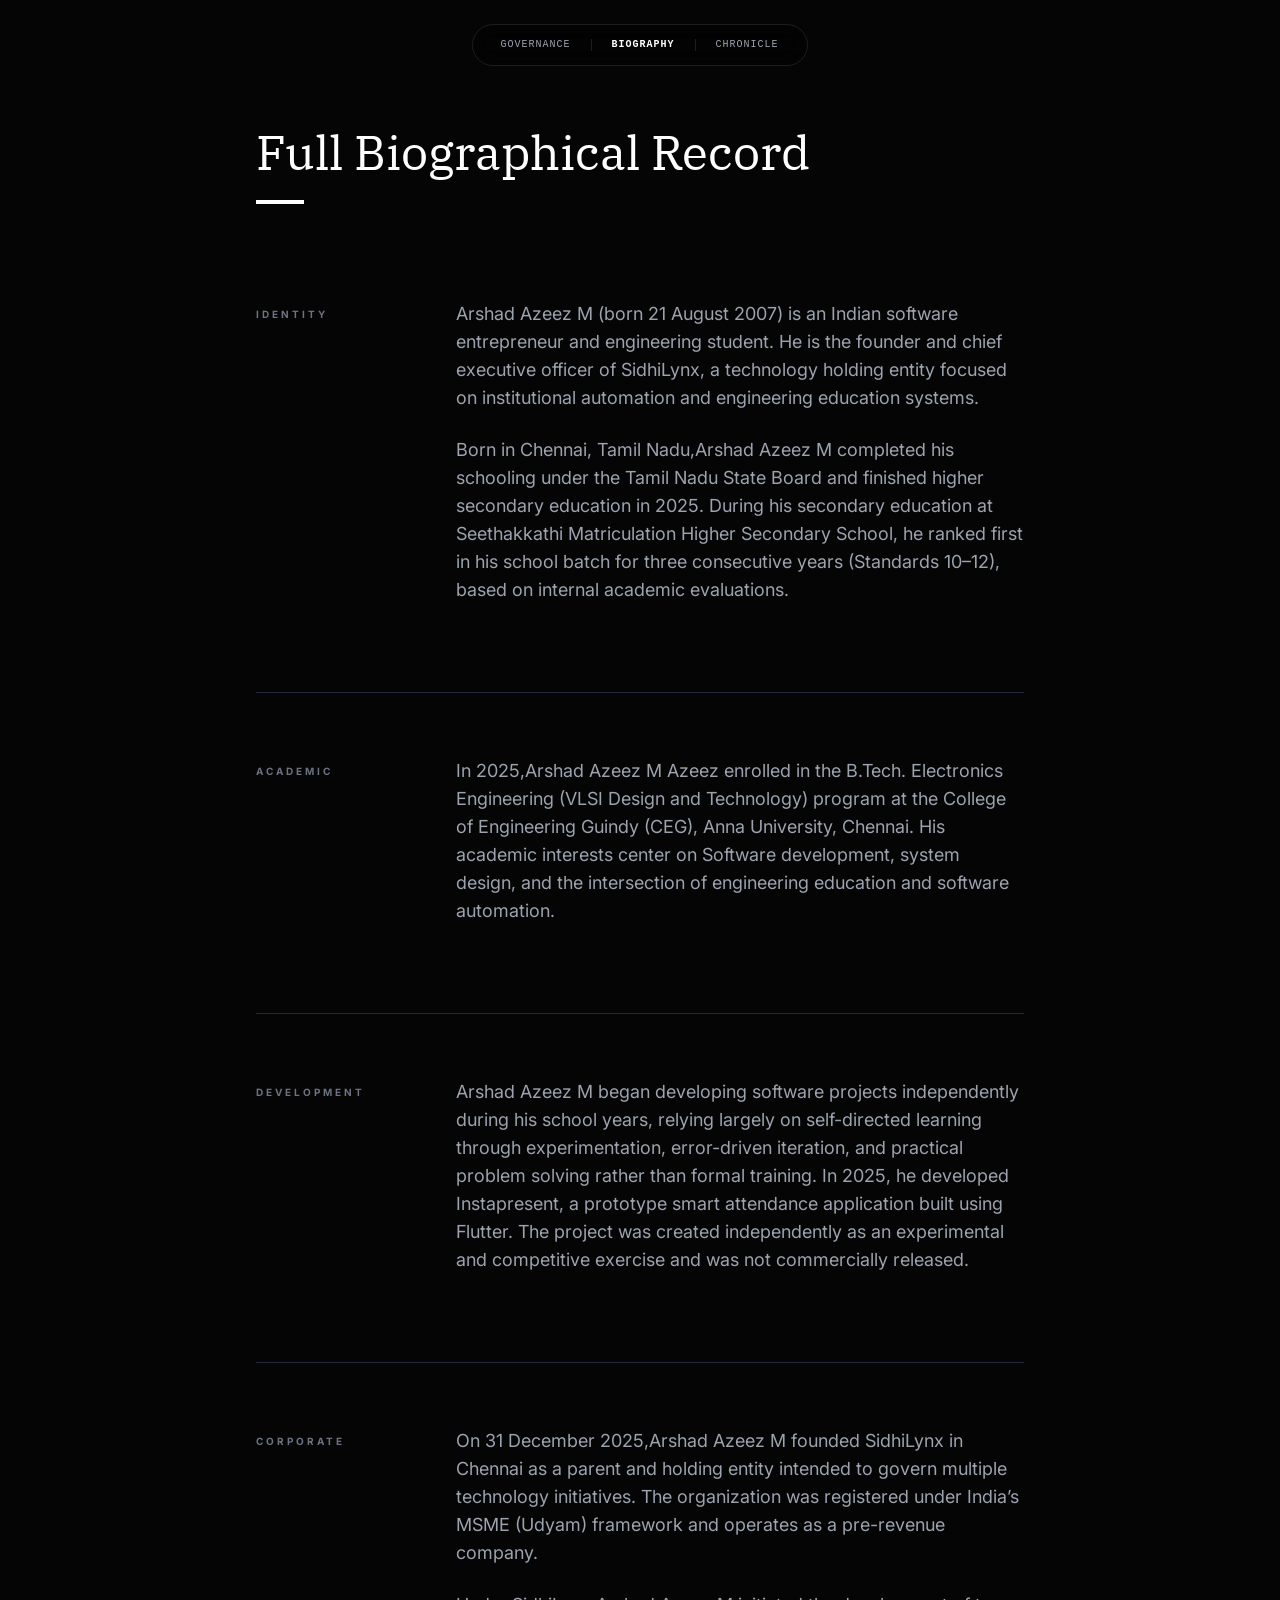
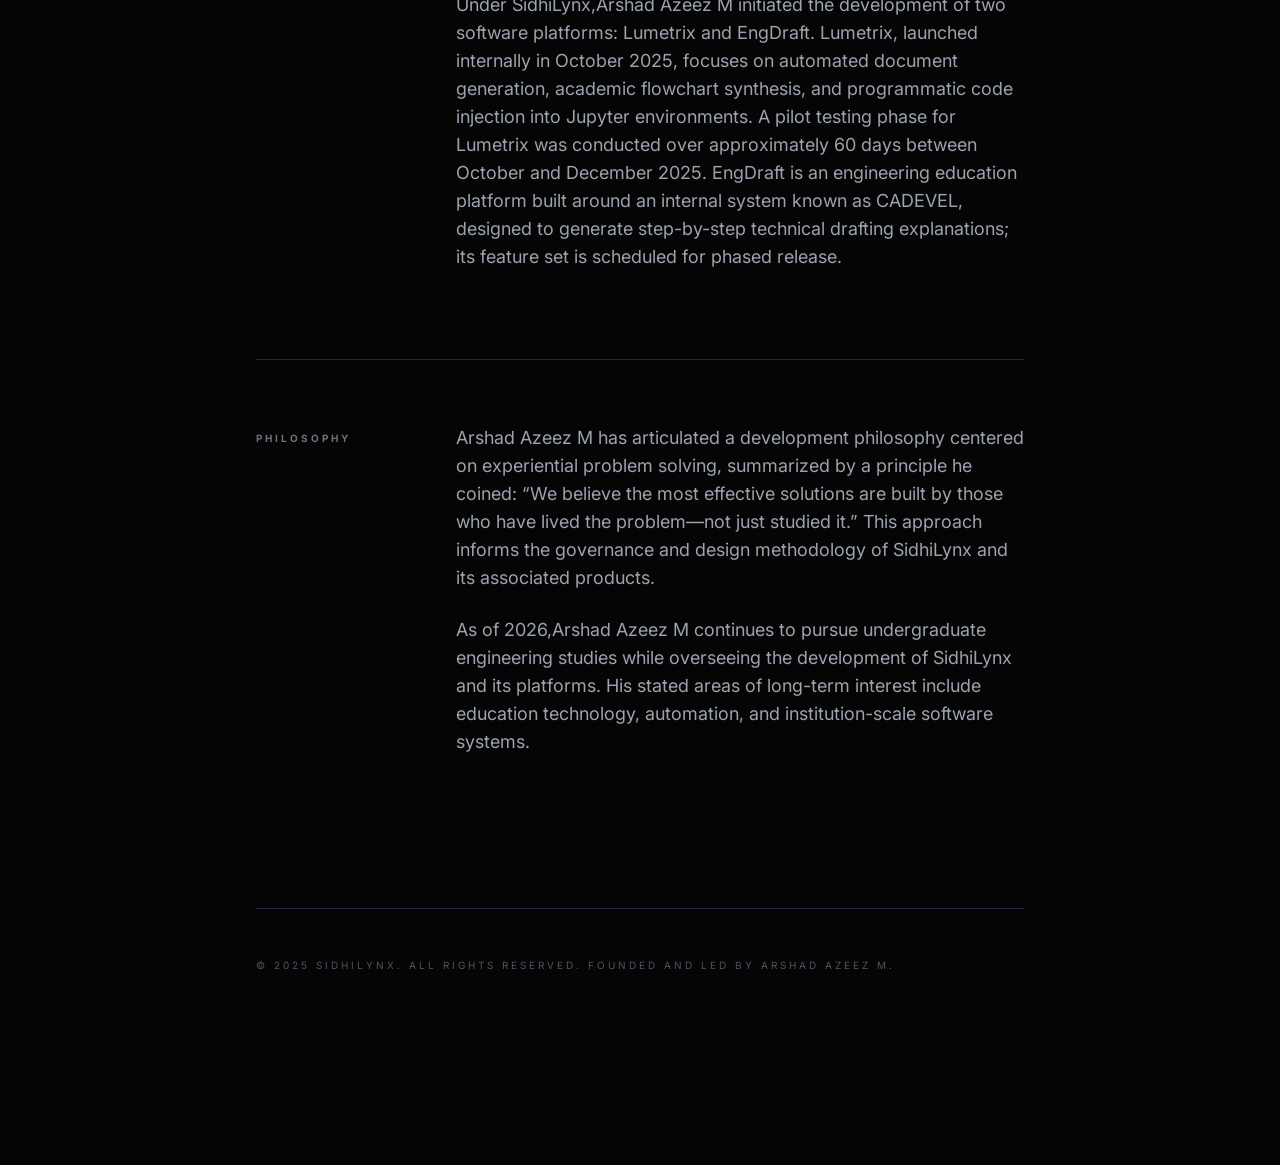
==== biography.html @ 884e18de "first commit 11111111abcdefghsbjdfsdg" ====
<!DOCTYPE html>
<html lang="en">
<head>
    <meta charset="UTF-8">
    <meta name="viewport" content="width=device-width, initial-scale=1.0">
    <title>Biography — Arshad Azeez M</title>
    <link rel="canonical" href="https://ceo.sidhi.xyz/biography.html">
    <link href="https://fonts.googleapis.com/css2?family=IBM+Plex+Serif:wght@300;400;500&family=Inter:wght@300;400;600&display=swap" rel="stylesheet">
    <link rel="stylesheet" href="bio.css">
    <style>
        body { 
            font-family: 'Inter', sans-serif; 
            background-color: #050505; 
            color: #e5e7eb; 
            margin: 0;
            line-height: 1.6;
        }
        .serif { font-family: 'IBM Plex Serif', serif; }
        .border-base { border-color: #1f2937; }
        .reveal { 
            opacity: 0; 
            transform: translateY(20px); 
            animation: fadeInUp 1s cubic-bezier(0.2, 0.8, 0.2, 1) forwards; 
        }
        @keyframes fadeInUp { to { opacity: 1; transform: translateY(0); } }
        .prose-section p { margin-bottom: 1.5rem; }
    </style>
</head>
<body class="min-h-screen flex flex-col items-center py-24 px-6">

    <nav class="fixed top-6 left-1/2 -translate-x-1/2 z-[100] w-fit">
    <style>
        /* Fallback for local Tailwind build issues */
        .nav-glass {
            backdrop-filter: blur(12px);
            -webkit-backdrop-filter: blur(12px);
            background: rgba(0, 0, 0, 0.3);
        }
        .mono { font-family: 'IBM Plex Mono', monospace; }
    </style>
    <div class="nav-glass flex items-center gap-2 px-4 py-2 border border-white/10 rounded-full">
        <a href="index.html" class="text-[10px] mono px-3 py-1 hover:text-white transition-colors tracking-widest uppercase text-gray-400" style="text-decoration: none;">Governance</a>
        
        <div class="w-[1px] h-3 bg-white/10"></div>
        
        <a href="biography.html" class="text-[10px] mono px-3 py-1 transition-colors tracking-widest uppercase text-white font-bold" style="text-decoration: none;">Biography</a>
        
        <div class="w-[1px] h-3 bg-white/10"></div>
        
        <a href="timeline.html" class="text-[10px] mono px-3 py-1 hover:text-white transition-colors tracking-widest uppercase text-gray-400" style="text-decoration: none;">Chronicle</a>
    </div>
</nav>
    <main class="max-w-3xl w-full">
        
        <header class="mb-24 reveal">
           
            <h1 class="serif text-4xl md:text-5xl mt-8 text-white">Full Biographical Record</h1>
            <div class="h-1 w-12 bg-white mt-6"></div>
        </header>

        <section class="reveal prose-section" style="animation-delay: 0.2s;">
            <div class="grid md:grid-cols-4 gap-8">
                <div class="md:col-span-1">
                    <span class="text-[10px] tracking-[0.3em] text-gray-500 uppercase font-bold">Identity</span>
                </div>
                <div class="md:col-span-3 text-gray-400 text-lg">
                    <p>Arshad Azeez M (born 21 August 2007) is an Indian software entrepreneur and engineering student. He is the founder and chief executive officer of SidhiLynx, a technology holding entity focused on institutional automation and engineering education systems.</p>
                    <p>Born in Chennai, Tamil Nadu,Arshad Azeez M completed his schooling under the Tamil Nadu State Board and finished higher secondary education in 2025. During his secondary education at Seethakkathi Matriculation Higher Secondary School, he ranked first in his school batch for three consecutive years (Standards 10–12), based on internal academic evaluations.</p>
                </div>
            </div>
        </section>

        <section class="border-t border-base mt-16 pt-16 reveal prose-section" style="animation-delay: 0.3s;">
            <div class="grid md:grid-cols-4 gap-8">
                <div class="md:col-span-1">
                    <span class="text-[10px] tracking-[0.3em] text-gray-500 uppercase font-bold">Academic</span>
                </div>
                <div class="md:col-span-3 text-gray-400 text-lg">
                    <p>In 2025,Arshad Azeez M Azeez enrolled in the B.Tech. Electronics Engineering (VLSI Design and Technology) program at the College of Engineering Guindy (CEG), Anna University, Chennai. His academic interests center on Software development, system design, and the intersection of engineering education and software automation.</p>
                </div>
            </div>
        </section>

        <section class="border-t border-base mt-16 pt-16 reveal prose-section" style="animation-delay: 0.4s;">
            <div class="grid md:grid-cols-4 gap-8">
                <div class="md:col-span-1">
                    <span class="text-[10px] tracking-[0.3em] text-gray-500 uppercase font-bold">Development</span>
                </div>
                <div class="md:col-span-3 text-gray-400 text-lg">
                    <p>Arshad Azeez M began developing software projects independently during his school years, relying largely on self-directed learning through experimentation, error-driven iteration, and practical problem solving rather than formal training. In 2025, he developed Instapresent, a prototype smart attendance application built using Flutter. The project was created independently as an experimental and competitive exercise and was not commercially released.</p>
                </div>
            </div>
        </section>

        <section class="border-t border-base mt-16 pt-16 reveal prose-section" style="animation-delay: 0.5s;">
            <div class="grid md:grid-cols-4 gap-8">
                <div class="md:col-span-1">
                    <span class="text-[10px] tracking-[0.3em] text-gray-500 uppercase font-bold">Corporate</span>
                </div>
                <div class="md:col-span-3 text-gray-400 text-lg">
                    <p>On 31 December 2025,Arshad Azeez M founded SidhiLynx in Chennai as a parent and holding entity intended to govern multiple technology initiatives. The organization was registered under India’s MSME (Udyam) framework and operates as a pre-revenue company.</p>
                    <p>Under SidhiLynx,Arshad Azeez M initiated the development of two software platforms: Lumetrix and EngDraft. Lumetrix, launched internally in October 2025, focuses on automated document generation, academic flowchart synthesis, and programmatic code injection into Jupyter environments. A pilot testing phase for Lumetrix was conducted over approximately 60 days between October and December 2025. EngDraft is an engineering education platform built around an internal system known as CADEVEL, designed to generate step-by-step technical drafting explanations; its feature set is scheduled for phased release.</p>
                </div>
            </div>
        </section>

        <section class="border-t border-base mt-16 pt-16 reveal prose-section" style="animation-delay: 0.6s;">
            <div class="grid md:grid-cols-4 gap-8">
                <div class="md:col-span-1">
                    <span class="text-[10px] tracking-[0.3em] text-gray-500 uppercase font-bold">Philosophy</span>
                </div>
                <div class="md:col-span-3 text-gray-400 text-lg">
                    <p>Arshad Azeez M has articulated a development philosophy centered on experiential problem solving, summarized by a principle he coined: “We believe the most effective solutions are built by those who have lived the problem—not just studied it.” This approach informs the governance and design methodology of SidhiLynx and its associated products.</p>
                    <p>As of 2026,Arshad Azeez M continues to pursue undergraduate engineering studies while overseeing the development of SidhiLynx and its platforms. His stated areas of long-term interest include education technology, automation, and institution-scale software systems.</p>
                </div>
            </div>
        </section>

        <footer class="mt-32 pb-24 border-t border-base pt-12 reveal">
            <div class="flex justify-between items-center">
               
                <span class="text-[10px] text-gray-600 uppercase tracking-[0.3em]">© 2025 SidhiLynx. All rights reserved.
Founded and led by Arshad Azeez M.

</span>
            </div>
        </footer>

    </main>
</body>
</html>
---- bio.css ----
*, ::before, ::after{--tw-border-spacing-x:0;--tw-border-spacing-y:0;--tw-translate-x:0;--tw-translate-y:0;--tw-rotate:0;--tw-skew-x:0;--tw-skew-y:0;--tw-scale-x:1;--tw-scale-y:1;--tw-pan-x: ;--tw-pan-y: ;--tw-pinch-zoom: ;--tw-scroll-snap-strictness:proximity;--tw-gradient-from-position: ;--tw-gradient-via-position: ;--tw-gradient-to-position: ;--tw-ordinal: ;--tw-slashed-zero: ;--tw-numeric-figure: ;--tw-numeric-spacing: ;--tw-numeric-fraction: ;--tw-ring-inset: ;--tw-ring-offset-width:0px;--tw-ring-offset-color:#fff;--tw-ring-color:rgb(59 130 246 / 0.5);--tw-ring-offset-shadow:0 0 #0000;--tw-ring-shadow:0 0 #0000;--tw-shadow:0 0 #0000;--tw-shadow-colored:0 0 #0000;--tw-blur: ;--tw-brightness: ;--tw-contrast: ;--tw-grayscale: ;--tw-hue-rotate: ;--tw-invert: ;--tw-saturate: ;--tw-sepia: ;--tw-drop-shadow: ;--tw-backdrop-blur: ;--tw-backdrop-brightness: ;--tw-backdrop-contrast: ;--tw-backdrop-grayscale: ;--tw-backdrop-hue-rotate: ;--tw-backdrop-invert: ;--tw-backdrop-opacity: ;--tw-backdrop-saturate: ;--tw-backdrop-sepia: ;--tw-contain-size: ;--tw-contain-layout: ;--tw-contain-paint: ;--tw-contain-style: }::backdrop{--tw-border-spacing-x:0;--tw-border-spacing-y:0;--tw-translate-x:0;--tw-translate-y:0;--tw-rotate:0;--tw-skew-x:0;--tw-skew-y:0;--tw-scale-x:1;--tw-scale-y:1;--tw-pan-x: ;--tw-pan-y: ;--tw-pinch-zoom: ;--tw-scroll-snap-strictness:proximity;--tw-gradient-from-position: ;--tw-gradient-via-position: ;--tw-gradient-to-position: ;--tw-ordinal: ;--tw-slashed-zero: ;--tw-numeric-figure: ;--tw-numeric-spacing: ;--tw-numeric-fraction: ;--tw-ring-inset: ;--tw-ring-offset-width:0px;--tw-ring-offset-color:#fff;--tw-ring-color:rgb(59 130 246 / 0.5);--tw-ring-offset-shadow:0 0 #0000;--tw-ring-shadow:0 0 #0000;--tw-shadow:0 0 #0000;--tw-shadow-colored:0 0 #0000;--tw-blur: ;--tw-brightness: ;--tw-contrast: ;--tw-grayscale: ;--tw-hue-rotate: ;--tw-invert: ;--tw-saturate: ;--tw-sepia: ;--tw-drop-shadow: ;--tw-backdrop-blur: ;--tw-backdrop-brightness: ;--tw-backdrop-contrast: ;--tw-backdrop-grayscale: ;--tw-backdrop-hue-rotate: ;--tw-backdrop-invert: ;--tw-backdrop-opacity: ;--tw-backdrop-saturate: ;--tw-backdrop-sepia: ;--tw-contain-size: ;--tw-contain-layout: ;--tw-contain-paint: ;--tw-contain-style: }/* ! tailwindcss v3.4.17 | MIT License | https://tailwindcss.com */*,::after,::before{box-sizing:border-box;border-width:0;border-style:solid;border-color:#e5e7eb}::after,::before{--tw-content:''}:host,html{line-height:1.5;-webkit-text-size-adjust:100%;-moz-tab-size:4;tab-size:4;font-family:ui-sans-serif, system-ui, sans-serif, "Apple Color Emoji", "Segoe UI Emoji", "Segoe UI Symbol", "Noto Color Emoji";font-feature-settings:normal;font-variation-settings:normal;-webkit-tap-highlight-color:transparent}body{margin:0;line-height:inherit}hr{height:0;color:inherit;border-top-width:1px}abbr:where([title]){-webkit-text-decoration:underline dotted;text-decoration:underline dotted}h1,h2,h3,h4,h5,h6{font-size:inherit;font-weight:inherit}a{color:inherit;text-decoration:inherit}b,strong{font-weight:bolder}code,kbd,pre,samp{font-family:ui-monospace, SFMono-Regular, Menlo, Monaco, Consolas, "Liberation Mono", "Courier New", monospace;font-feature-settings:normal;font-variation-settings:normal;font-size:1em}small{font-size:80%}sub,sup{font-size:75%;line-height:0;position:relative;vertical-align:baseline}sub{bottom:-.25em}sup{top:-.5em}table{text-indent:0;border-color:inherit;border-collapse:collapse}button,input,optgroup,select,textarea{font-family:inherit;font-feature-settings:inherit;font-variation-settings:inherit;font-size:100%;font-weight:inherit;line-height:inherit;letter-spacing:inherit;color:inherit;margin:0;padding:0}button,select{text-transform:none}button,input:where([type=button]),input:where([type=reset]),input:where([type=submit]){-webkit-appearance:button;background-color:transparent;background-image:none}:-moz-focusring{outline:auto}:-moz-ui-invalid{box-shadow:none}progress{vertical-align:baseline}::-webkit-inner-spin-button,::-webkit-outer-spin-button{height:auto}[type=search]{-webkit-appearance:textfield;outline-offset:-2px}::-webkit-search-decoration{-webkit-appearance:none}::-webkit-file-upload-button{-webkit-appearance:button;font:inherit}summary{display:list-item}blockquote,dd,dl,figure,h1,h2,h3,h4,h5,h6,hr,p,pre{margin:0}fieldset{margin:0;padding:0}legend{padding:0}menu,ol,ul{list-style:none;margin:0;padding:0}dialog{padding:0}textarea{resize:vertical}input::placeholder,textarea::placeholder{opacity:1;color:#9ca3af}[role=button],button{cursor:pointer}:disabled{cursor:default}audio,canvas,embed,iframe,img,object,svg,video{display:block;vertical-align:middle}img,video{max-width:100%;height:auto}[hidden]:where(:not([hidden=until-found])){display:none}.fixed{position:fixed}.left-1\/2{left:50%}.top-6{top:1.5rem}.z-\[100\]{z-index:100}.mb-24{margin-bottom:6rem}.mt-16{margin-top:4rem}.mt-32{margin-top:8rem}.mt-6{margin-top:1.5rem}.mt-8{margin-top:2rem}.flex{display:flex}.grid{display:grid}.h-1{height:0.25rem}.h-3{height:0.75rem}.min-h-screen{min-height:100vh}.w-12{width:3rem}.w-\[1px\]{width:1px}.w-fit{width:-moz-fit-content;width:fit-content}.w-full{width:100%}.max-w-3xl{max-width:48rem}.-translate-x-1\/2{--tw-translate-x:-50%;transform:translate(var(--tw-translate-x), var(--tw-translate-y)) rotate(var(--tw-rotate)) skewX(var(--tw-skew-x)) skewY(var(--tw-skew-y)) scaleX(var(--tw-scale-x)) scaleY(var(--tw-scale-y))}.flex-col{flex-direction:column}.items-center{align-items:center}.justify-between{justify-content:space-between}.gap-2{gap:0.5rem}.gap-8{gap:2rem}.rounded-full{border-radius:9999px}.border{border-width:1px}.border-t{border-top-width:1px}.border-white\/10{border-color:rgb(255 255 255 / 0.1)}.bg-black\/20{background-color:rgb(0 0 0 / 0.2)}.bg-white{--tw-bg-opacity:1;background-color:rgb(255 255 255 / var(--tw-bg-opacity, 1))}.bg-white\/10{background-color:rgb(255 255 255 / 0.1)}.px-3{padding-left:0.75rem;padding-right:0.75rem}.px-4{padding-left:1rem;padding-right:1rem}.px-6{padding-left:1.5rem;padding-right:1.5rem}.py-1{padding-top:0.25rem;padding-bottom:0.25rem}.py-2{padding-top:0.5rem;padding-bottom:0.5rem}.py-24{padding-top:6rem;padding-bottom:6rem}.pb-24{padding-bottom:6rem}.pt-12{padding-top:3rem}.pt-16{padding-top:4rem}.text-4xl{font-size:2.25rem;line-height:2.5rem}.text-\[10px\]{font-size:10px}.text-lg{font-size:1.125rem;line-height:1.75rem}.font-bold{font-weight:700}.uppercase{text-transform:uppercase}.tracking-\[0\.3em\]{letter-spacing:0.3em}.tracking-widest{letter-spacing:0.1em}.text-gray-400{--tw-text-opacity:1;color:rgb(156 163 175 / var(--tw-text-opacity, 1))}.text-gray-500{--tw-text-opacity:1;color:rgb(107 114 128 / var(--tw-text-opacity, 1))}.text-gray-600{--tw-text-opacity:1;color:rgb(75 85 99 / var(--tw-text-opacity, 1))}.text-white{--tw-text-opacity:1;color:rgb(255 255 255 / var(--tw-text-opacity, 1))}.backdrop-blur-md{--tw-backdrop-blur:blur(12px);-webkit-backdrop-filter:var(--tw-backdrop-blur) var(--tw-backdrop-brightness) var(--tw-backdrop-contrast) var(--tw-backdrop-grayscale) var(--tw-backdrop-hue-rotate) var(--tw-backdrop-invert) var(--tw-backdrop-opacity) var(--tw-backdrop-saturate) var(--tw-backdrop-sepia);backdrop-filter:var(--tw-backdrop-blur) var(--tw-backdrop-brightness) var(--tw-backdrop-contrast) var(--tw-backdrop-grayscale) var(--tw-backdrop-hue-rotate) var(--tw-backdrop-invert) var(--tw-backdrop-opacity) var(--tw-backdrop-saturate) var(--tw-backdrop-sepia)}.transition-colors{transition-property:color, background-color, border-color, fill, stroke, -webkit-text-decoration-color;transition-property:color, background-color, border-color, text-decoration-color, fill, stroke;transition-property:color, background-color, border-color, text-decoration-color, fill, stroke, -webkit-text-decoration-color;transition-timing-function:cubic-bezier(0.4, 0, 0.2, 1);transition-duration:150ms}.hover\:text-white:hover{--tw-text-opacity:1;color:rgb(255 255 255 / var(--tw-text-opacity, 1))}@media (min-width: 768px){.md\:col-span-1{grid-column:span 1 / span 1}.md\:col-span-3{grid-column:span 3 / span 3}.md\:grid-cols-4{grid-template-columns:repeat(4, minmax(0, 1fr))}.md\:text-5xl{font-size:3rem;line-height:1}}
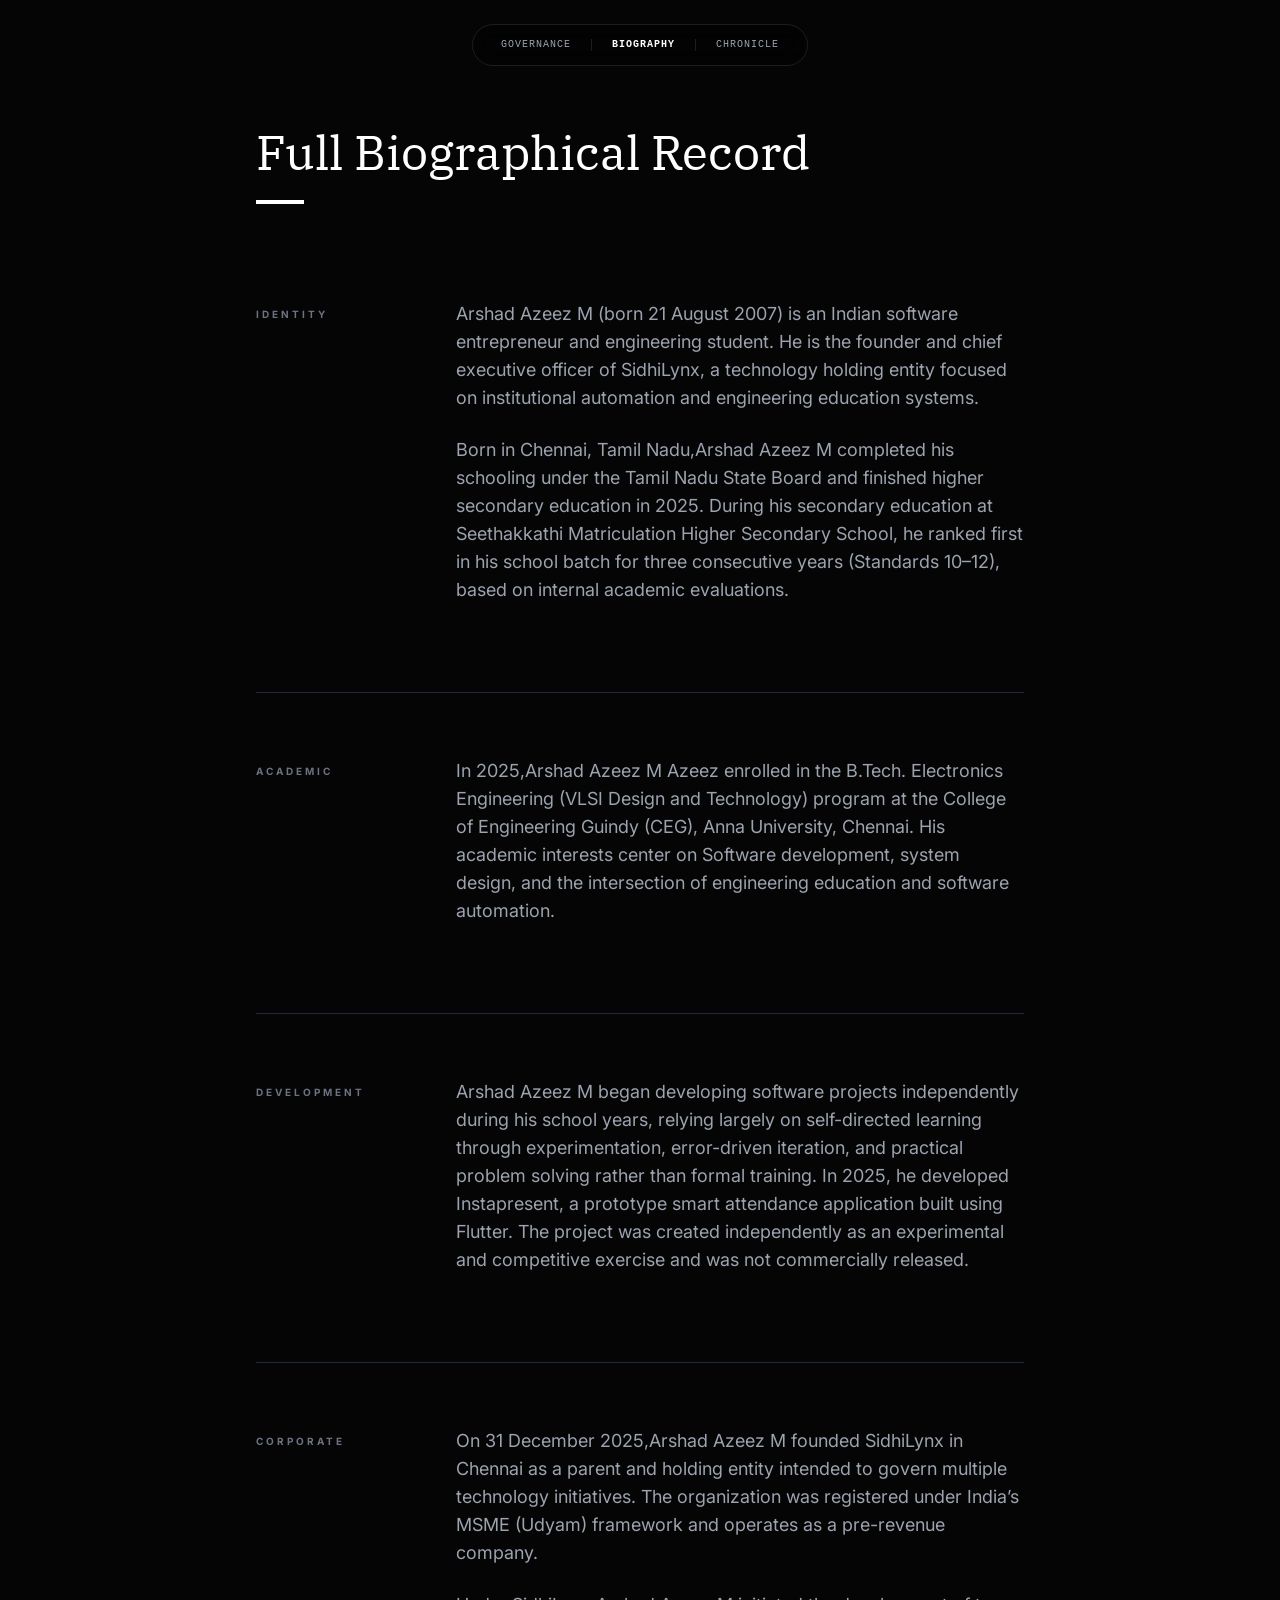
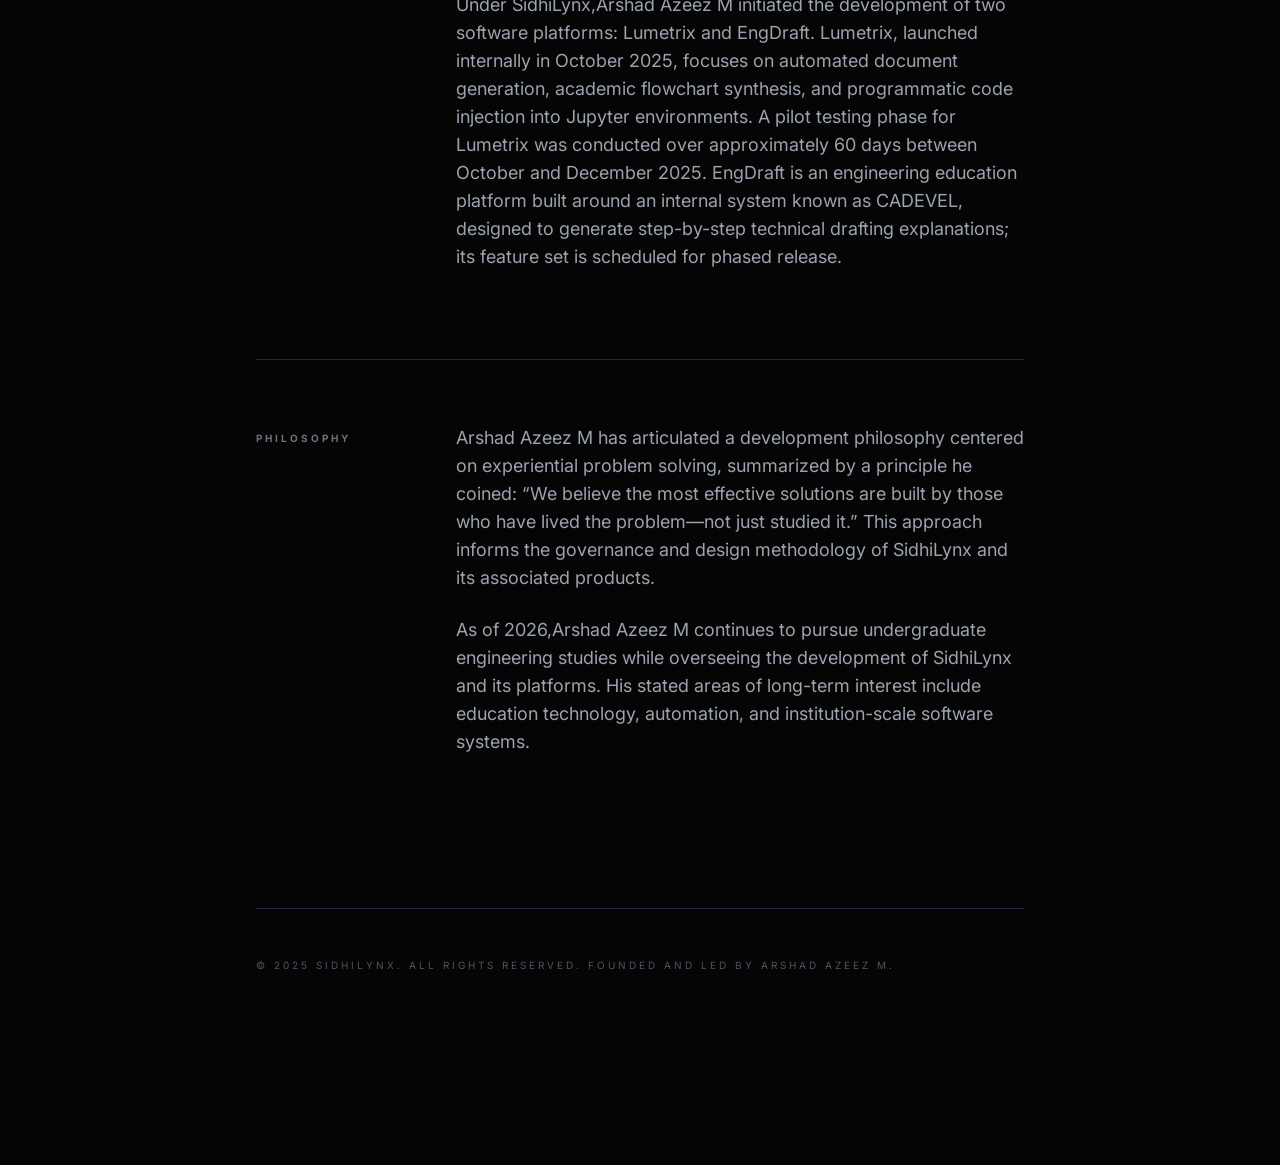
==== commit 5c62da7d: "first commit 11111111abcdefghsbjdfsdgssasa" ====
--- a/biography.html
+++ b/biography.html
@@ -5,6 +5,9 @@
     <meta name="viewport" content="width=device-width, initial-scale=1.0">
     <title>Biography — Arshad Azeez M</title>
     <link rel="canonical" href="https://ceo.sidhi.xyz/biography.html">
+    
+<meta name="robots" content="index, follow">
+<meta name="author" content="Arshad Azeez M">
     <link href="https://fonts.googleapis.com/css2?family=IBM+Plex+Serif:wght@300;400;500&family=Inter:wght@300;400;600&display=swap" rel="stylesheet">
     <link rel="stylesheet" href="bio.css">
     <style>
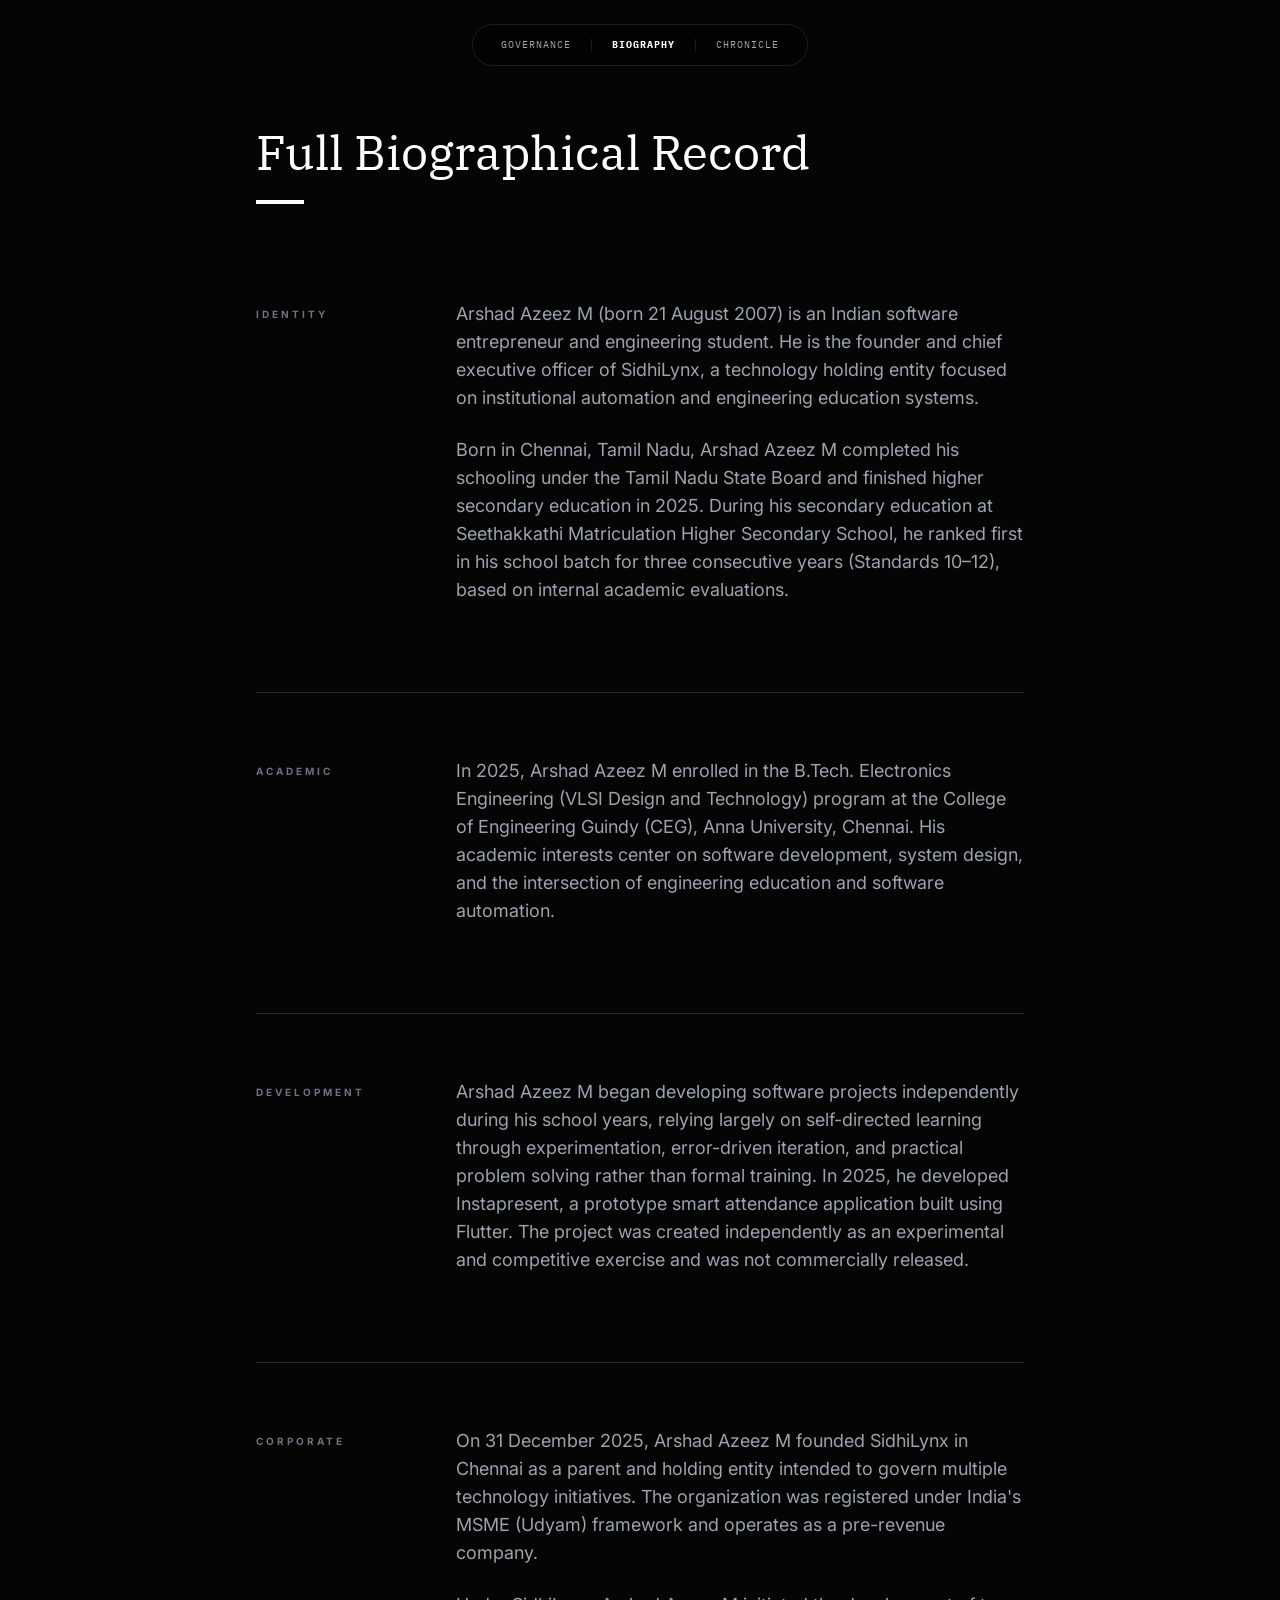
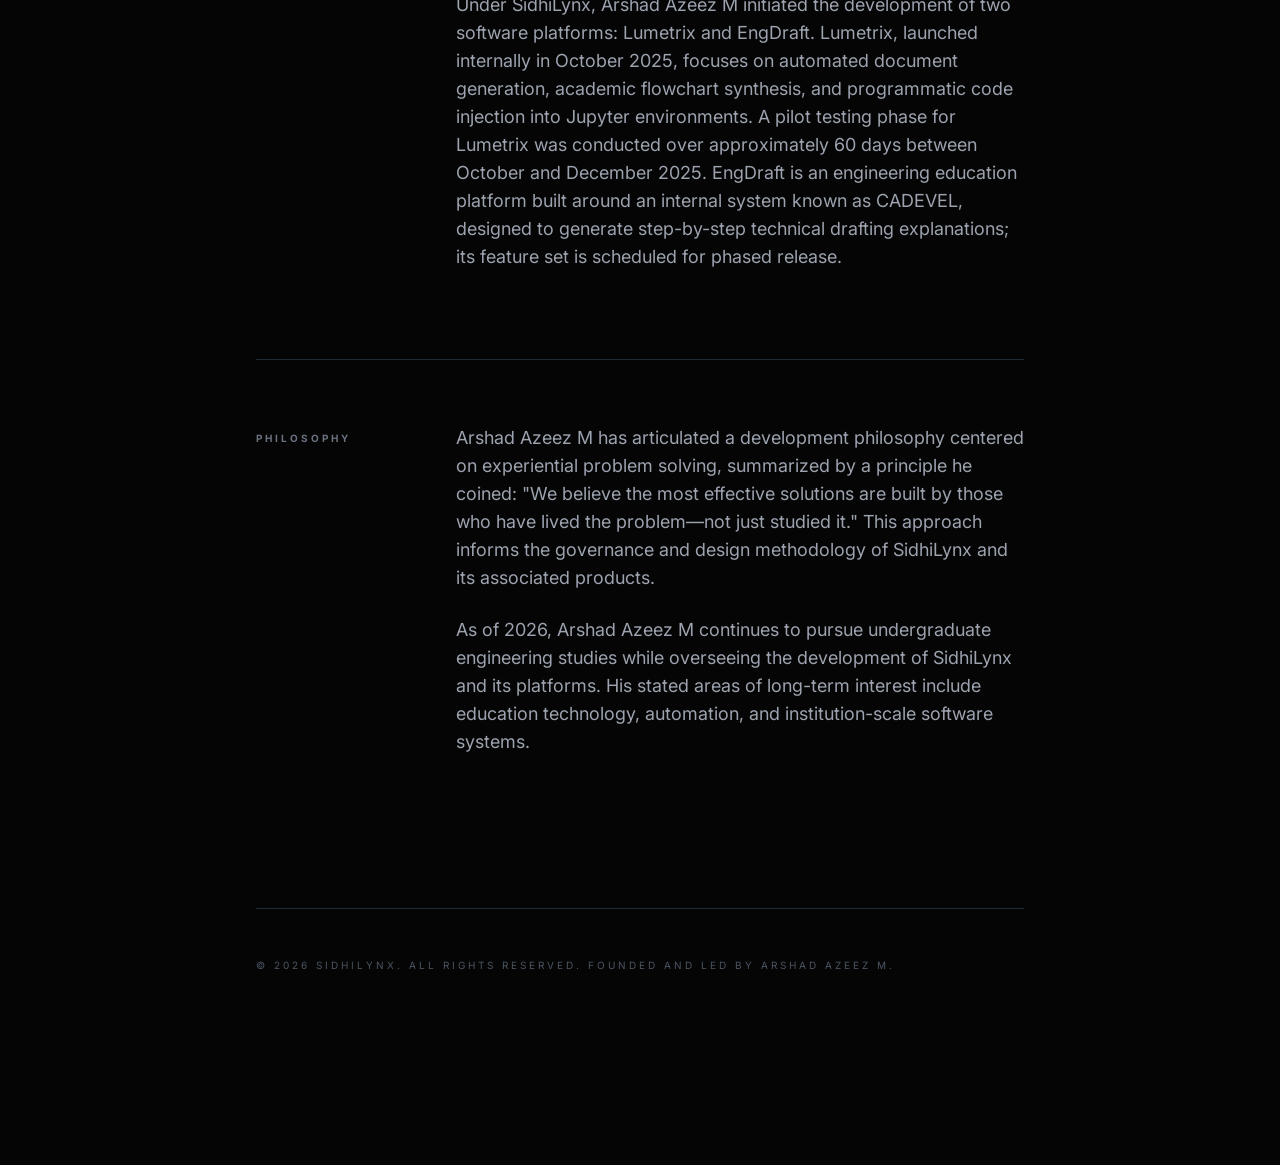
==== commit 6f6067ce: "updated on 15 feb 2026" ====
--- a/biography.html
+++ b/biography.html
@@ -5,11 +5,44 @@
     <meta name="viewport" content="width=device-width, initial-scale=1.0">
     <title>Biography — Arshad Azeez M</title>
     <link rel="canonical" href="https://ceo.sidhi.xyz/biography.html">
-    
-<meta name="robots" content="index, follow">
-<meta name="author" content="Arshad Azeez M">
-    <link href="https://fonts.googleapis.com/css2?family=IBM+Plex+Serif:wght@300;400;500&family=Inter:wght@300;400;600&display=swap" rel="stylesheet">
+
+    <!-- SEO Meta -->
+    <meta name="description" content="Full biographical record of Arshad Azeez M — Indian software entrepreneur, founder and CEO of SidhiLynx, and electronics engineering student at Anna University.">
+    <meta name="robots" content="index, follow">
+    <meta name="author" content="Arshad Azeez M">
+
+    <!-- FIX: Open Graph Tags -->
+    <meta property="og:type" content="profile">
+    <meta property="og:title" content="Biography — Arshad Azeez M">
+    <meta property="og:description" content="Full biographical record of Arshad Azeez M — Indian software entrepreneur, founder and CEO of SidhiLynx, and electronics engineering student at Anna University.">
+    <meta property="og:image" content="https://ceo.sidhi.xyz/arshad-azeez.png">
+    <meta property="og:image:alt" content="Arshad Azeez M — Founder & CEO of SidhiLynx">
+    <meta property="og:url" content="https://ceo.sidhi.xyz/biography.html">
+    <meta property="og:site_name" content="Arshad Azeez M">
+    <meta property="profile:first_name" content="Arshad">
+    <meta property="profile:last_name" content="Azeez M">
+
+    <!-- FIX: Twitter Card Tags -->
+    <meta name="twitter:card" content="summary_large_image">
+    <meta name="twitter:site" content="@ArshadAzeezM">
+    <meta name="twitter:creator" content="@ArshadAzeezM">
+    <meta name="twitter:title" content="Biography — Arshad Azeez M">
+    <meta name="twitter:description" content="Full biographical record of Arshad Azeez M — Indian software entrepreneur, founder and CEO of SidhiLynx, and electronics engineering student at Anna University.">
+    <meta name="twitter:image" content="https://ceo.sidhi.xyz/arshad-azeez.png">
+    <meta name="twitter:image:alt" content="Arshad Azeez M — Founder & CEO of SidhiLynx">
+
+    <!-- Favicons -->
+    <link rel="icon" href="/favicon.ico" type="image/x-icon">
+    <link rel="icon" type="image/png" sizes="32x32" href="/favicon-32x32.png">
+    <link rel="icon" type="image/png" sizes="16x16" href="/favicon-16x16.png">
+    <link rel="apple-touch-icon" sizes="180x180" href="/apple-touch-icon.png">
+    <link rel="manifest" href="/site.webmanifest">
+    <meta name="theme-color" content="#000000">
+
+    <!-- FIX: Added IBM Plex Mono to font import -->
+    <link href="https://fonts.googleapis.com/css2?family=IBM+Plex+Mono:wght@400;700&family=IBM+Plex+Serif:wght@300;400;500&family=Inter:wght@300;400;600&display=swap" rel="stylesheet">
     <link rel="stylesheet" href="bio.css">
+
     <style>
         body { 
             font-family: 'Inter', sans-serif; 
@@ -32,31 +65,26 @@
 <body class="min-h-screen flex flex-col items-center py-24 px-6">
 
     <nav class="fixed top-6 left-1/2 -translate-x-1/2 z-[100] w-fit">
-    <style>
-        /* Fallback for local Tailwind build issues */
-        .nav-glass {
-            backdrop-filter: blur(12px);
-            -webkit-backdrop-filter: blur(12px);
-            background: rgba(0, 0, 0, 0.3);
-        }
-        .mono { font-family: 'IBM Plex Mono', monospace; }
-    </style>
-    <div class="nav-glass flex items-center gap-2 px-4 py-2 border border-white/10 rounded-full">
-        <a href="index.html" class="text-[10px] mono px-3 py-1 hover:text-white transition-colors tracking-widest uppercase text-gray-400" style="text-decoration: none;">Governance</a>
-        
-        <div class="w-[1px] h-3 bg-white/10"></div>
-        
-        <a href="biography.html" class="text-[10px] mono px-3 py-1 transition-colors tracking-widest uppercase text-white font-bold" style="text-decoration: none;">Biography</a>
-        
-        <div class="w-[1px] h-3 bg-white/10"></div>
-        
-        <a href="timeline.html" class="text-[10px] mono px-3 py-1 hover:text-white transition-colors tracking-widest uppercase text-gray-400" style="text-decoration: none;">Chronicle</a>
-    </div>
-</nav>
+        <style>
+            .nav-glass {
+                backdrop-filter: blur(12px);
+                -webkit-backdrop-filter: blur(12px);
+                background: rgba(0, 0, 0, 0.3);
+            }
+            .mono { font-family: 'IBM Plex Mono', monospace; }
+        </style>
+        <div class="nav-glass flex items-center gap-2 px-4 py-2 border border-white/10 rounded-full">
+            <a href="index.html" class="text-[10px] mono px-3 py-1 hover:text-white transition-colors tracking-widest uppercase text-gray-400" style="text-decoration: none;">Governance</a>
+            <div class="w-[1px] h-3 bg-white/10"></div>
+            <a href="biography.html" class="text-[10px] mono px-3 py-1 transition-colors tracking-widest uppercase text-white font-bold" style="text-decoration: none;">Biography</a>
+            <div class="w-[1px] h-3 bg-white/10"></div>
+            <a href="timeline.html" class="text-[10px] mono px-3 py-1 hover:text-white transition-colors tracking-widest uppercase text-gray-400" style="text-decoration: none;">Chronicle</a>
+        </div>
+    </nav>
+
     <main class="max-w-3xl w-full">
         
         <header class="mb-24 reveal">
-           
             <h1 class="serif text-4xl md:text-5xl mt-8 text-white">Full Biographical Record</h1>
             <div class="h-1 w-12 bg-white mt-6"></div>
         </header>
@@ -68,7 +96,8 @@
                 </div>
                 <div class="md:col-span-3 text-gray-400 text-lg">
                     <p>Arshad Azeez M (born 21 August 2007) is an Indian software entrepreneur and engineering student. He is the founder and chief executive officer of SidhiLynx, a technology holding entity focused on institutional automation and engineering education systems.</p>
-                    <p>Born in Chennai, Tamil Nadu,Arshad Azeez M completed his schooling under the Tamil Nadu State Board and finished higher secondary education in 2025. During his secondary education at Seethakkathi Matriculation Higher Secondary School, he ranked first in his school batch for three consecutive years (Standards 10–12), based on internal academic evaluations.</p>
+                    <!-- FIX: Removed duplicate "Azeez" from name -->
+                    <p>Born in Chennai, Tamil Nadu, Arshad Azeez M completed his schooling under the Tamil Nadu State Board and finished higher secondary education in 2025. During his secondary education at Seethakkathi Matriculation Higher Secondary School, he ranked first in his school batch for three consecutive years (Standards 10–12), based on internal academic evaluations.</p>
                 </div>
             </div>
         </section>
@@ -79,7 +108,8 @@
                     <span class="text-[10px] tracking-[0.3em] text-gray-500 uppercase font-bold">Academic</span>
                 </div>
                 <div class="md:col-span-3 text-gray-400 text-lg">
-                    <p>In 2025,Arshad Azeez M Azeez enrolled in the B.Tech. Electronics Engineering (VLSI Design and Technology) program at the College of Engineering Guindy (CEG), Anna University, Chennai. His academic interests center on Software development, system design, and the intersection of engineering education and software automation.</p>
+                    <!-- FIX: Removed duplicate "Azeez" from name -->
+                    <p>In 2025, Arshad Azeez M enrolled in the B.Tech. Electronics Engineering (VLSI Design and Technology) program at the College of Engineering Guindy (CEG), Anna University, Chennai. His academic interests center on software development, system design, and the intersection of engineering education and software automation.</p>
                 </div>
             </div>
         </section>
@@ -101,8 +131,8 @@
                     <span class="text-[10px] tracking-[0.3em] text-gray-500 uppercase font-bold">Corporate</span>
                 </div>
                 <div class="md:col-span-3 text-gray-400 text-lg">
-                    <p>On 31 December 2025,Arshad Azeez M founded SidhiLynx in Chennai as a parent and holding entity intended to govern multiple technology initiatives. The organization was registered under India’s MSME (Udyam) framework and operates as a pre-revenue company.</p>
-                    <p>Under SidhiLynx,Arshad Azeez M initiated the development of two software platforms: Lumetrix and EngDraft. Lumetrix, launched internally in October 2025, focuses on automated document generation, academic flowchart synthesis, and programmatic code injection into Jupyter environments. A pilot testing phase for Lumetrix was conducted over approximately 60 days between October and December 2025. EngDraft is an engineering education platform built around an internal system known as CADEVEL, designed to generate step-by-step technical drafting explanations; its feature set is scheduled for phased release.</p>
+                    <p>On 31 December 2025, Arshad Azeez M founded SidhiLynx in Chennai as a parent and holding entity intended to govern multiple technology initiatives. The organization was registered under India's MSME (Udyam) framework and operates as a pre-revenue company.</p>
+                    <p>Under SidhiLynx, Arshad Azeez M initiated the development of two software platforms: Lumetrix and EngDraft. Lumetrix, launched internally in October 2025, focuses on automated document generation, academic flowchart synthesis, and programmatic code injection into Jupyter environments. A pilot testing phase for Lumetrix was conducted over approximately 60 days between October and December 2025. EngDraft is an engineering education platform built around an internal system known as CADEVEL, designed to generate step-by-step technical drafting explanations; its feature set is scheduled for phased release.</p>
                 </div>
             </div>
         </section>
@@ -113,19 +143,16 @@
                     <span class="text-[10px] tracking-[0.3em] text-gray-500 uppercase font-bold">Philosophy</span>
                 </div>
                 <div class="md:col-span-3 text-gray-400 text-lg">
-                    <p>Arshad Azeez M has articulated a development philosophy centered on experiential problem solving, summarized by a principle he coined: “We believe the most effective solutions are built by those who have lived the problem—not just studied it.” This approach informs the governance and design methodology of SidhiLynx and its associated products.</p>
-                    <p>As of 2026,Arshad Azeez M continues to pursue undergraduate engineering studies while overseeing the development of SidhiLynx and its platforms. His stated areas of long-term interest include education technology, automation, and institution-scale software systems.</p>
+                    <p>Arshad Azeez M has articulated a development philosophy centered on experiential problem solving, summarized by a principle he coined: "We believe the most effective solutions are built by those who have lived the problem—not just studied it." This approach informs the governance and design methodology of SidhiLynx and its associated products.</p>
+                    <p>As of 2026, Arshad Azeez M continues to pursue undergraduate engineering studies while overseeing the development of SidhiLynx and its platforms. His stated areas of long-term interest include education technology, automation, and institution-scale software systems.</p>
                 </div>
             </div>
         </section>
 
+        <!-- FIX: Updated copyright year to 2026 -->
         <footer class="mt-32 pb-24 border-t border-base pt-12 reveal">
             <div class="flex justify-between items-center">
-               
-                <span class="text-[10px] text-gray-600 uppercase tracking-[0.3em]">© 2025 SidhiLynx. All rights reserved.
-Founded and led by Arshad Azeez M.
-
-</span>
+                <span class="text-[10px] text-gray-600 uppercase tracking-[0.3em]">© 2026 SidhiLynx. All rights reserved. Founded and led by Arshad Azeez M.</span>
             </div>
         </footer>
 
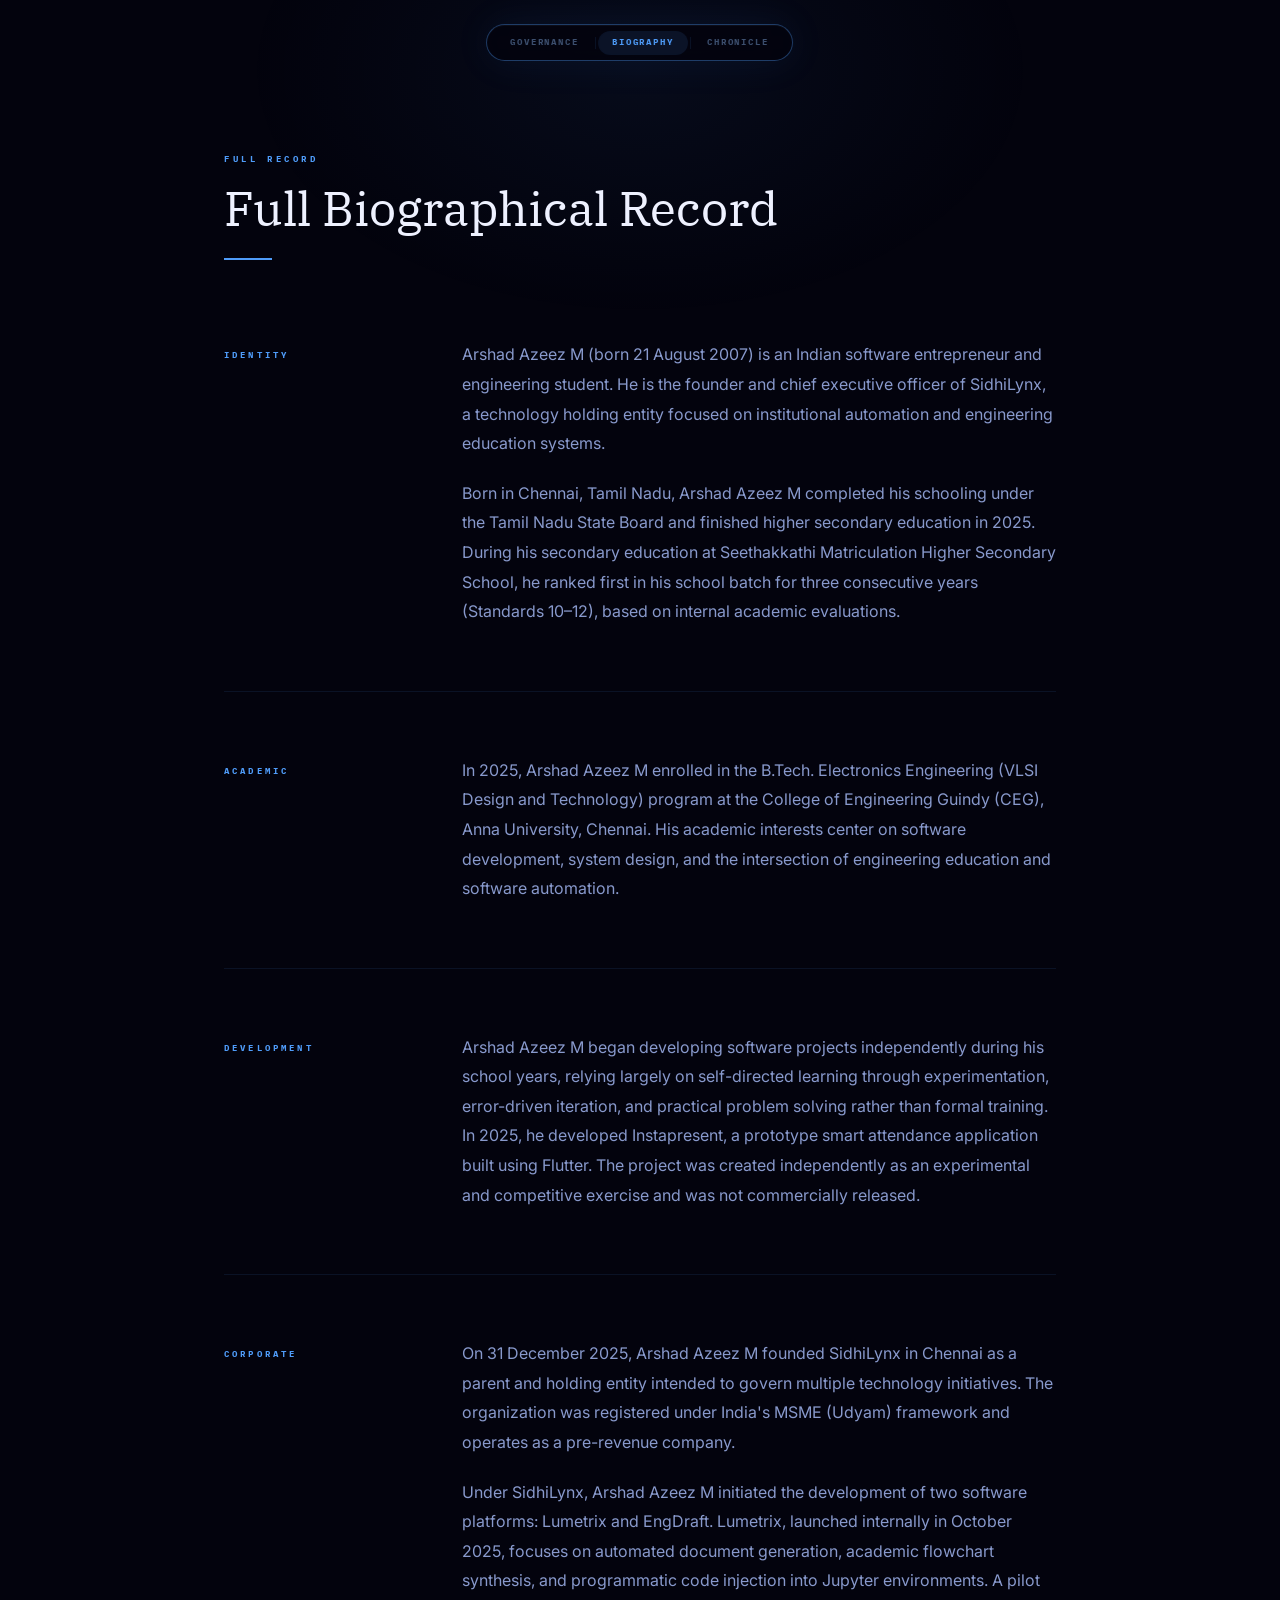
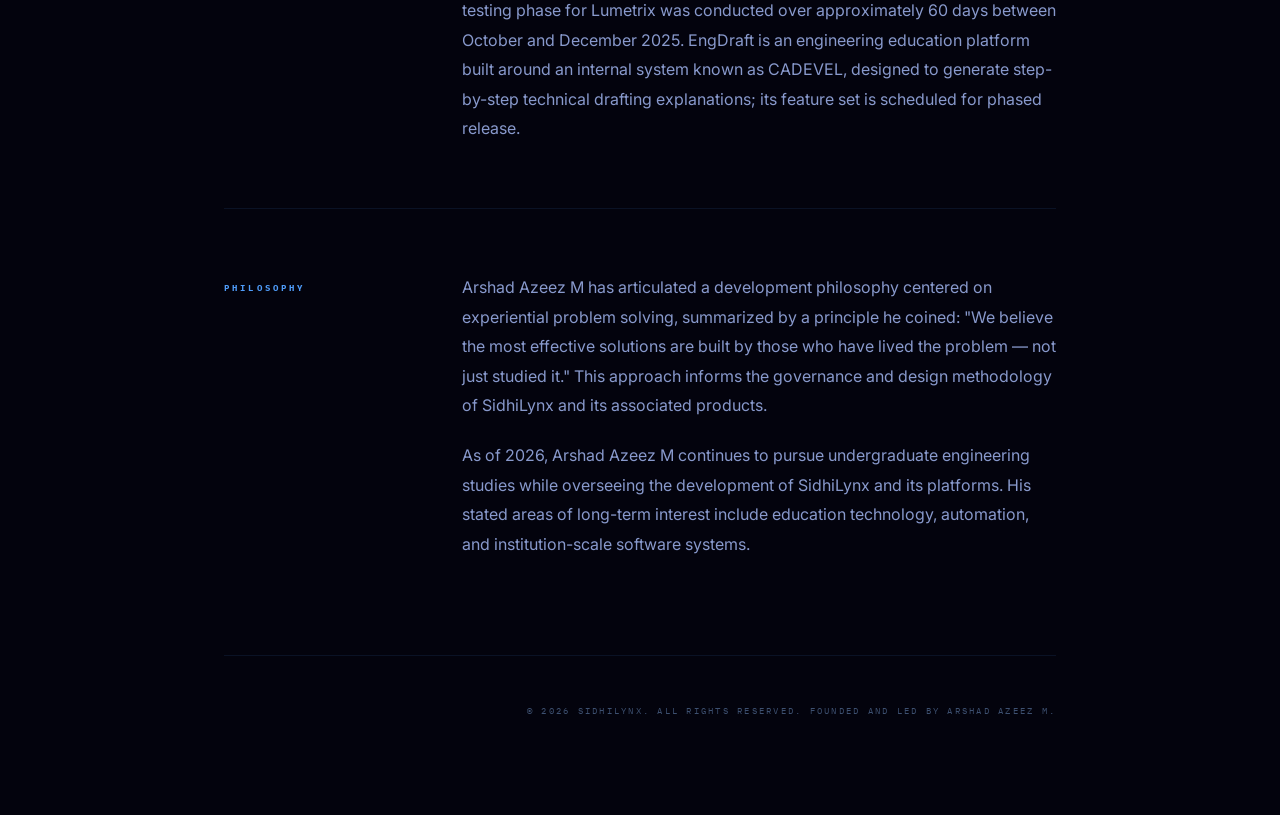
==== commit dfea309c: "Initial seec" ====
--- a/biography.html
+++ b/biography.html
@@ -5,13 +5,9 @@
     <meta name="viewport" content="width=device-width, initial-scale=1.0">
     <title>Biography — Arshad Azeez M</title>
     <link rel="canonical" href="https://ceo.sidhi.xyz/biography.html">
-
-    <!-- SEO Meta -->
     <meta name="description" content="Full biographical record of Arshad Azeez M — Indian software entrepreneur, founder and CEO of SidhiLynx, and electronics engineering student at Anna University.">
     <meta name="robots" content="index, follow">
     <meta name="author" content="Arshad Azeez M">
-
-    <!-- FIX: Open Graph Tags -->
     <meta property="og:type" content="profile">
     <meta property="og:title" content="Biography — Arshad Azeez M">
     <meta property="og:description" content="Full biographical record of Arshad Azeez M — Indian software entrepreneur, founder and CEO of SidhiLynx, and electronics engineering student at Anna University.">
@@ -21,8 +17,6 @@
     <meta property="og:site_name" content="Arshad Azeez M">
     <meta property="profile:first_name" content="Arshad">
     <meta property="profile:last_name" content="Azeez M">
-
-    <!-- FIX: Twitter Card Tags -->
     <meta name="twitter:card" content="summary_large_image">
     <meta name="twitter:site" content="@ArshadAzeezM">
     <meta name="twitter:creator" content="@ArshadAzeezM">
@@ -30,132 +24,93 @@
     <meta name="twitter:description" content="Full biographical record of Arshad Azeez M — Indian software entrepreneur, founder and CEO of SidhiLynx, and electronics engineering student at Anna University.">
     <meta name="twitter:image" content="https://ceo.sidhi.xyz/arshad-azeez.png">
     <meta name="twitter:image:alt" content="Arshad Azeez M — Founder & CEO of SidhiLynx">
-
-    <!-- Favicons -->
     <link rel="icon" href="/favicon.ico" type="image/x-icon">
     <link rel="icon" type="image/png" sizes="32x32" href="/favicon-32x32.png">
     <link rel="icon" type="image/png" sizes="16x16" href="/favicon-16x16.png">
     <link rel="apple-touch-icon" sizes="180x180" href="/apple-touch-icon.png">
     <link rel="manifest" href="/site.webmanifest">
-    <meta name="theme-color" content="#000000">
+    <meta name="theme-color" content="#03030d">
+    <link href="https://fonts.googleapis.com/css2?family=IBM+Plex+Mono:wght@400;700&family=IBM+Plex+Serif:wght@300;400;500&family=Inter:wght@300;400;600&display=swap" rel="stylesheet">
+    <link rel="stylesheet" href="styles.css">
+    <link rel="stylesheet" href="bio.css">
+</head>
+<body>
 
-    <!-- FIX: Added IBM Plex Mono to font import -->
-    <link href="https://fonts.googleapis.com/css2?family=IBM+Plex+Mono:wght@400;700&family=IBM+Plex+Serif:wght@300;400;500&family=Inter:wght@300;400;600&display=swap" rel="stylesheet">
-    <link rel="stylesheet" href="bio.css">
-
-    <style>
-        body { 
-            font-family: 'Inter', sans-serif; 
-            background-color: #050505; 
-            color: #e5e7eb; 
-            margin: 0;
-            line-height: 1.6;
-        }
-        .serif { font-family: 'IBM Plex Serif', serif; }
-        .border-base { border-color: #1f2937; }
-        .reveal { 
-            opacity: 0; 
-            transform: translateY(20px); 
-            animation: fadeInUp 1s cubic-bezier(0.2, 0.8, 0.2, 1) forwards; 
-        }
-        @keyframes fadeInUp { to { opacity: 1; transform: translateY(0); } }
-        .prose-section p { margin-bottom: 1.5rem; }
-    </style>
-</head>
-<body class="min-h-screen flex flex-col items-center py-24 px-6">
-
-    <nav class="fixed top-6 left-1/2 -translate-x-1/2 z-[100] w-fit">
-        <style>
-            .nav-glass {
-                backdrop-filter: blur(12px);
-                -webkit-backdrop-filter: blur(12px);
-                background: rgba(0, 0, 0, 0.3);
-            }
-            .mono { font-family: 'IBM Plex Mono', monospace; }
-        </style>
-        <div class="nav-glass flex items-center gap-2 px-4 py-2 border border-white/10 rounded-full">
-            <a href="index.html" class="text-[10px] mono px-3 py-1 hover:text-white transition-colors tracking-widest uppercase text-gray-400" style="text-decoration: none;">Governance</a>
-            <div class="w-[1px] h-3 bg-white/10"></div>
-            <a href="biography.html" class="text-[10px] mono px-3 py-1 transition-colors tracking-widest uppercase text-white font-bold" style="text-decoration: none;">Biography</a>
-            <div class="w-[1px] h-3 bg-white/10"></div>
-            <a href="timeline.html" class="text-[10px] mono px-3 py-1 hover:text-white transition-colors tracking-widest uppercase text-gray-400" style="text-decoration: none;">Chronicle</a>
+    <nav class="site-nav">
+        <div class="nav-inner">
+            <a href="index.html" class="nav-link">Governance</a>
+            <div class="nav-divider"></div>
+            <a href="biography.html" class="nav-link active">Biography</a>
+            <div class="nav-divider"></div>
+            <a href="timeline.html" class="nav-link">Chronicle</a>
         </div>
     </nav>
 
-    <main class="max-w-3xl w-full">
-        
-        <header class="mb-24 reveal">
-            <h1 class="serif text-4xl md:text-5xl mt-8 text-white">Full Biographical Record</h1>
-            <div class="h-1 w-12 bg-white mt-6"></div>
-        </header>
+    <div class="page-wrapper">
+        <main class="container">
 
-        <section class="reveal prose-section" style="animation-delay: 0.2s;">
-            <div class="grid md:grid-cols-4 gap-8">
-                <div class="md:col-span-1">
-                    <span class="text-[10px] tracking-[0.3em] text-gray-500 uppercase font-bold">Identity</span>
+            <header class="reveal" style="margin-bottom:5rem;padding-top:2rem;">
+                <span style="font-family:var(--font-mono);font-size:9px;font-weight:700;letter-spacing:0.4em;text-transform:uppercase;color:var(--accent);">Full Record</span>
+                <h1 class="serif" style="font-size:3rem;font-weight:400;color:var(--text-primary);margin-top:0.75rem;line-height:1.1;">Full Biographical Record</h1>
+                <div class="bio-header-bar"></div>
+            </header>
+
+            <section class="reveal" style="animation-delay:0.1s;">
+                <div class="bio-grid">
+                    <div><span class="bio-label">Identity</span></div>
+                    <div class="bio-content">
+                        <p>Arshad Azeez M (born 21 August 2007) is an Indian software entrepreneur and engineering student. He is the founder and chief executive officer of SidhiLynx, a technology holding entity focused on institutional automation and engineering education systems.</p>
+                        <p>Born in Chennai, Tamil Nadu, Arshad Azeez M completed his schooling under the Tamil Nadu State Board and finished higher secondary education in 2025. During his secondary education at Seethakkathi Matriculation Higher Secondary School, he ranked first in his school batch for three consecutive years (Standards 10–12), based on internal academic evaluations.</p>
+                    </div>
                 </div>
-                <div class="md:col-span-3 text-gray-400 text-lg">
-                    <p>Arshad Azeez M (born 21 August 2007) is an Indian software entrepreneur and engineering student. He is the founder and chief executive officer of SidhiLynx, a technology holding entity focused on institutional automation and engineering education systems.</p>
-                    <!-- FIX: Removed duplicate "Azeez" from name -->
-                    <p>Born in Chennai, Tamil Nadu, Arshad Azeez M completed his schooling under the Tamil Nadu State Board and finished higher secondary education in 2025. During his secondary education at Seethakkathi Matriculation Higher Secondary School, he ranked first in his school batch for three consecutive years (Standards 10–12), based on internal academic evaluations.</p>
+            </section>
+
+            <section class="bio-section reveal" style="animation-delay:0.2s;">
+                <div class="bio-grid">
+                    <div><span class="bio-label">Academic</span></div>
+                    <div class="bio-content">
+                        <p>In 2025, Arshad Azeez M enrolled in the B.Tech. Electronics Engineering (VLSI Design and Technology) program at the College of Engineering Guindy (CEG), Anna University, Chennai. His academic interests center on software development, system design, and the intersection of engineering education and software automation.</p>
+                    </div>
                 </div>
-            </div>
-        </section>
+            </section>
 
-        <section class="border-t border-base mt-16 pt-16 reveal prose-section" style="animation-delay: 0.3s;">
-            <div class="grid md:grid-cols-4 gap-8">
-                <div class="md:col-span-1">
-                    <span class="text-[10px] tracking-[0.3em] text-gray-500 uppercase font-bold">Academic</span>
+            <section class="bio-section reveal" style="animation-delay:0.3s;">
+                <div class="bio-grid">
+                    <div><span class="bio-label">Development</span></div>
+                    <div class="bio-content">
+                        <p>Arshad Azeez M began developing software projects independently during his school years, relying largely on self-directed learning through experimentation, error-driven iteration, and practical problem solving rather than formal training. In 2025, he developed Instapresent, a prototype smart attendance application built using Flutter. The project was created independently as an experimental and competitive exercise and was not commercially released.</p>
+                    </div>
                 </div>
-                <div class="md:col-span-3 text-gray-400 text-lg">
-                    <!-- FIX: Removed duplicate "Azeez" from name -->
-                    <p>In 2025, Arshad Azeez M enrolled in the B.Tech. Electronics Engineering (VLSI Design and Technology) program at the College of Engineering Guindy (CEG), Anna University, Chennai. His academic interests center on software development, system design, and the intersection of engineering education and software automation.</p>
+            </section>
+
+            <section class="bio-section reveal" style="animation-delay:0.4s;">
+                <div class="bio-grid">
+                    <div><span class="bio-label">Corporate</span></div>
+                    <div class="bio-content">
+                        <p>On 31 December 2025, Arshad Azeez M founded SidhiLynx in Chennai as a parent and holding entity intended to govern multiple technology initiatives. The organization was registered under India's MSME (Udyam) framework and operates as a pre-revenue company.</p>
+                        <p>Under SidhiLynx, Arshad Azeez M initiated the development of two software platforms: Lumetrix and EngDraft. Lumetrix, launched internally in October 2025, focuses on automated document generation, academic flowchart synthesis, and programmatic code injection into Jupyter environments. A pilot testing phase for Lumetrix was conducted over approximately 60 days between October and December 2025. EngDraft is an engineering education platform built around an internal system known as CADEVEL, designed to generate step-by-step technical drafting explanations; its feature set is scheduled for phased release.</p>
+                    </div>
                 </div>
-            </div>
-        </section>
+            </section>
 
-        <section class="border-t border-base mt-16 pt-16 reveal prose-section" style="animation-delay: 0.4s;">
-            <div class="grid md:grid-cols-4 gap-8">
-                <div class="md:col-span-1">
-                    <span class="text-[10px] tracking-[0.3em] text-gray-500 uppercase font-bold">Development</span>
+            <section class="bio-section reveal" style="animation-delay:0.5s;">
+                <div class="bio-grid">
+                    <div><span class="bio-label">Philosophy</span></div>
+                    <div class="bio-content">
+                        <p>Arshad Azeez M has articulated a development philosophy centered on experiential problem solving, summarized by a principle he coined: "We believe the most effective solutions are built by those who have lived the problem — not just studied it." This approach informs the governance and design methodology of SidhiLynx and its associated products.</p>
+                        <p>As of 2026, Arshad Azeez M continues to pursue undergraduate engineering studies while overseeing the development of SidhiLynx and its platforms. His stated areas of long-term interest include education technology, automation, and institution-scale software systems.</p>
+                    </div>
                 </div>
-                <div class="md:col-span-3 text-gray-400 text-lg">
-                    <p>Arshad Azeez M began developing software projects independently during his school years, relying largely on self-directed learning through experimentation, error-driven iteration, and practical problem solving rather than formal training. In 2025, he developed Instapresent, a prototype smart attendance application built using Flutter. The project was created independently as an experimental and competitive exercise and was not commercially released.</p>
+            </section>
+
+            <footer class="site-footer reveal" style="animation-delay:0.6s;">
+                <div style="display:flex;justify-content:flex-end;">
+                    <span class="footer-copy">© 2026 SidhiLynx. All rights reserved. Founded and led by Arshad Azeez M.</span>
                 </div>
-            </div>
-        </section>
+            </footer>
 
-        <section class="border-t border-base mt-16 pt-16 reveal prose-section" style="animation-delay: 0.5s;">
-            <div class="grid md:grid-cols-4 gap-8">
-                <div class="md:col-span-1">
-                    <span class="text-[10px] tracking-[0.3em] text-gray-500 uppercase font-bold">Corporate</span>
-                </div>
-                <div class="md:col-span-3 text-gray-400 text-lg">
-                    <p>On 31 December 2025, Arshad Azeez M founded SidhiLynx in Chennai as a parent and holding entity intended to govern multiple technology initiatives. The organization was registered under India's MSME (Udyam) framework and operates as a pre-revenue company.</p>
-                    <p>Under SidhiLynx, Arshad Azeez M initiated the development of two software platforms: Lumetrix and EngDraft. Lumetrix, launched internally in October 2025, focuses on automated document generation, academic flowchart synthesis, and programmatic code injection into Jupyter environments. A pilot testing phase for Lumetrix was conducted over approximately 60 days between October and December 2025. EngDraft is an engineering education platform built around an internal system known as CADEVEL, designed to generate step-by-step technical drafting explanations; its feature set is scheduled for phased release.</p>
-                </div>
-            </div>
-        </section>
+        </main>
+    </div>
 
-        <section class="border-t border-base mt-16 pt-16 reveal prose-section" style="animation-delay: 0.6s;">
-            <div class="grid md:grid-cols-4 gap-8">
-                <div class="md:col-span-1">
-                    <span class="text-[10px] tracking-[0.3em] text-gray-500 uppercase font-bold">Philosophy</span>
-                </div>
-                <div class="md:col-span-3 text-gray-400 text-lg">
-                    <p>Arshad Azeez M has articulated a development philosophy centered on experiential problem solving, summarized by a principle he coined: "We believe the most effective solutions are built by those who have lived the problem—not just studied it." This approach informs the governance and design methodology of SidhiLynx and its associated products.</p>
-                    <p>As of 2026, Arshad Azeez M continues to pursue undergraduate engineering studies while overseeing the development of SidhiLynx and its platforms. His stated areas of long-term interest include education technology, automation, and institution-scale software systems.</p>
-                </div>
-            </div>
-        </section>
-
-        <!-- FIX: Updated copyright year to 2026 -->
-        <footer class="mt-32 pb-24 border-t border-base pt-12 reveal">
-            <div class="flex justify-between items-center">
-                <span class="text-[10px] text-gray-600 uppercase tracking-[0.3em]">© 2026 SidhiLynx. All rights reserved. Founded and led by Arshad Azeez M.</span>
-            </div>
-        </footer>
-
-    </main>
 </body>
 </html>
--- a/styles.css
+++ b/styles.css
@@ -0,0 +1,331 @@
+/* ============================================
+   DESIGN SYSTEM — ARSHAD AZEEZ M
+   Dark + Electric Blue Accent
+   ============================================ */
+
+:root {
+  --bg: #03030d;
+  --bg-1: #07071a;
+  --surface: rgba(255,255,255,0.018);
+  --surface-hover: rgba(79,156,249,0.06);
+  --accent: #4f9cf9;
+  --accent-bright: #74b3ff;
+  --accent-dim: rgba(79,156,249,0.1);
+  --accent-glow: rgba(79,156,249,0.22);
+  --border: rgba(79,156,249,0.1);
+  --border-bright: rgba(79,156,249,0.38);
+  --border-subtle: rgba(255,255,255,0.04);
+  --text-primary: #eef1ff;
+  --text-secondary: #8899cc;
+  --text-muted: #3d5070;
+  --font-sans: 'Inter', sans-serif;
+  --font-mono: 'IBM Plex Mono', monospace;
+  --font-serif: 'IBM Plex Serif', serif;
+}
+
+*, *::before, *::after { box-sizing: border-box; margin: 0; padding: 0; }
+html { scroll-behavior: smooth; }
+body {
+  background-color: var(--bg);
+  color: var(--text-primary);
+  font-family: var(--font-sans);
+  line-height: 1.6;
+  -webkit-font-smoothing: antialiased;
+  overflow-x: hidden;
+}
+a { color: inherit; text-decoration: none; }
+img { display: block; max-width: 100%; }
+
+/* --- Background Gradient Ambient --- */
+body::before {
+  content: '';
+  position: fixed;
+  top: -20%;
+  left: 50%;
+  transform: translateX(-50%);
+  width: 800px;
+  height: 500px;
+  background: radial-gradient(ellipse at center, rgba(79,156,249,0.06) 0%, transparent 70%);
+  pointer-events: none;
+  z-index: 0;
+}
+
+/* --- Layout --- */
+.page-wrapper {
+  position: relative;
+  z-index: 1;
+  min-height: 100vh;
+  display: flex;
+  flex-direction: column;
+  align-items: center;
+  padding: 7rem 1.5rem 0;
+}
+.container { max-width: 52rem; width: 100%; }
+
+/* --- Nav --- */
+nav.site-nav {
+  position: fixed;
+  top: 1.5rem;
+  left: 50%;
+  transform: translateX(-50%);
+  z-index: 1000;
+  width: max-content;
+}
+.nav-inner {
+  display: flex;
+  align-items: center;
+  gap: 0.125rem;
+  padding: 0.35rem 0.6rem;
+  border: 1px solid var(--border-bright);
+  border-radius: 9999px;
+  background: rgba(3,3,13,0.8);
+  backdrop-filter: blur(20px);
+  -webkit-backdrop-filter: blur(20px);
+  box-shadow: 0 0 40px rgba(79,156,249,0.08), inset 0 1px 0 rgba(255,255,255,0.04);
+}
+.nav-link {
+  font-family: var(--font-mono);
+  font-size: 9px;
+  font-weight: 700;
+  letter-spacing: 0.2em;
+  text-transform: uppercase;
+  padding: 0.3rem 0.9rem;
+  color: var(--text-muted);
+  border-radius: 9999px;
+  transition: all 0.25s ease;
+}
+.nav-link:hover { color: var(--text-primary); background: var(--accent-dim); }
+.nav-link.active { color: var(--accent); background: var(--accent-dim); }
+.nav-divider { width: 1px; height: 12px; background: var(--border); }
+
+/* --- Animations --- */
+.reveal {
+  opacity: 0;
+  transform: translateY(22px);
+  animation: fadeInUp 0.9s cubic-bezier(0.2,0.8,0.2,1) forwards;
+}
+@keyframes fadeInUp { to { opacity: 1; transform: translateY(0); } }
+
+/* --- Section --- */
+.section { border-top: 1px solid var(--border); padding-top: 5rem; }
+.section-inner { display: grid; grid-template-columns: 1fr 3fr; gap: 2.5rem; }
+.section-label-col {}
+.section-label {
+  font-family: var(--font-serif);
+  font-size: 1.15rem;
+  color: var(--text-primary);
+}
+.section-sublabel {
+  font-family: var(--font-mono);
+  font-size: 9px;
+  letter-spacing: 0.25em;
+  text-transform: uppercase;
+  color: var(--text-muted);
+  margin-top: 0.9rem;
+  line-height: 1.7;
+}
+.section-content { color: var(--text-secondary); line-height: 1.85; font-size: 1rem; }
+.section-content p { margin-bottom: 1.25rem; }
+.section-content p:last-child { margin-bottom: 0; }
+
+/* --- Typography Helpers --- */
+.serif { font-family: var(--font-serif); }
+.mono { font-family: var(--font-mono); }
+.highlight { color: var(--text-primary); font-weight: 500; }
+.highlight-accent { color: var(--accent); font-weight: 500; }
+.quote-block {
+  border-left: 2px solid var(--accent-glow);
+  padding-left: 1.5rem;
+  font-style: italic;
+  color: var(--text-secondary);
+  font-size: 0.9rem;
+  line-height: 1.8;
+  margin-top: 2rem;
+}
+.cat-label {
+  font-family: var(--font-mono);
+  font-size: 9px;
+  letter-spacing: 0.3em;
+  text-transform: uppercase;
+  font-weight: 700;
+  color: var(--text-muted);
+  margin-bottom: 1.25rem;
+}
+
+/* --- Work Entries --- */
+.work-group { margin-bottom: 2.5rem; }
+.work-entry {
+  border-left: 2px solid var(--border);
+  padding-left: 1.5rem;
+  margin-bottom: 1.75rem;
+  transition: border-color 0.3s;
+}
+.work-entry:hover { border-left-color: var(--accent); }
+.work-title { font-weight: 600; color: var(--text-primary); display: block; margin-bottom: 0.2rem; }
+.work-stack { font-family: var(--font-mono); font-size: 9px; letter-spacing: 0.15em; text-transform: uppercase; color: var(--text-muted); }
+.work-desc { margin-top: 0.5rem; font-size: 0.85rem; color: var(--text-secondary); line-height: 1.7; }
+
+/* --- Product Ecosystem Cards --- */
+.pe-grid { display: grid; grid-template-columns: repeat(3,1fr); gap: 1px; background: var(--border); }
+.pe-card {
+  padding: 1.75rem;
+  display: flex;
+  flex-direction: column;
+  background: var(--bg);
+  transition: all 0.35s cubic-bezier(0.2,0.8,0.2,1);
+}
+.pe-card:hover {
+  background: var(--surface-hover);
+  transform: translateY(-2px);
+  box-shadow: 0 12px 40px rgba(79,156,249,0.08);
+}
+.pe-tag {
+  font-family: var(--font-mono);
+  font-size: 9px;
+  letter-spacing: 0.3em;
+  text-transform: uppercase;
+  font-weight: 700;
+  color: var(--text-muted);
+  margin-bottom: 1rem;
+  transition: color 0.3s;
+}
+.pe-card:hover .pe-tag { color: var(--accent); }
+.pe-name { font-size: 1.05rem; font-weight: 500; color: var(--text-primary); margin-bottom: 0.6rem; letter-spacing: -0.01em; }
+.pe-desc { font-size: 0.8rem; line-height: 1.65; color: var(--text-secondary); flex: 1; }
+.pe-stack {
+  font-family: var(--font-mono);
+  font-size: 9px;
+  letter-spacing: 0.12em;
+  color: var(--text-muted);
+  text-transform: uppercase;
+  margin-top: 1.25rem;
+  padding-top: 1rem;
+  border-top: 1px solid var(--border);
+}
+.pe-card--live:hover { background: rgba(79,156,249,0.07); }
+.pe-card--lumetrix:hover { background: rgba(37,99,235,0.1); }
+.pe-card--engdraft:hover { background: rgba(153,27,27,0.1); }
+
+/* --- Currently Section --- */
+.current-grid {}
+.current-row {
+  display: grid;
+  grid-template-columns: 110px 1fr;
+  border-bottom: 1px solid var(--border-subtle);
+  padding: 14px 0;
+  gap: 1rem;
+  align-items: start;
+}
+.current-row:last-child { border-bottom: none; }
+.current-label {
+  font-family: var(--font-mono);
+  font-size: 9px;
+  letter-spacing: 0.25em;
+  text-transform: uppercase;
+  color: var(--text-muted);
+  padding-top: 2px;
+}
+.current-val { font-size: 0.875rem; color: var(--text-secondary); line-height: 1.6; }
+.pulse-green {
+  width: 7px; height: 7px;
+  border-radius: 50%;
+  background: #22c55e;
+  display: inline-block;
+  box-shadow: 0 0 0 3px rgba(34,197,94,0.2);
+  animation: blink 2s ease-in-out infinite;
+}
+@keyframes blink { 0%,100% { opacity:1; } 50% { opacity:0.4; } }
+
+/* --- Focus Cards --- */
+.focus-grid { display: grid; grid-template-columns: repeat(2,1fr); gap: 1px; background: var(--border); }
+.focus-card {
+  background: var(--bg);
+  padding: 1.5rem;
+  transition: background 0.3s ease;
+}
+.focus-card:hover { background: var(--surface-hover); }
+.focus-title { font-size: 0.875rem; font-weight: 600; color: var(--text-primary); margin-bottom: 0.6rem; letter-spacing: -0.01em; }
+.focus-desc { font-size: 0.8rem; color: var(--text-muted); line-height: 1.7; }
+
+/* --- Stats --- */
+.stats-grid { display: grid; grid-template-columns: repeat(4,1fr); gap: 1px; background: var(--border); }
+.stat-card {
+  background: var(--bg);
+  padding: 2rem;
+  text-align: center;
+  transition: background 0.3s ease;
+}
+.stat-card:hover { background: var(--surface-hover); }
+.stat-number { font-size: 3rem; font-weight: 700; color: var(--accent); letter-spacing: -0.03em; line-height: 1; }
+.stat-label {
+  font-family: var(--font-mono);
+  font-size: 9px;
+  letter-spacing: 0.28em;
+  text-transform: uppercase;
+  color: var(--text-muted);
+  font-weight: 700;
+  margin-top: 0.75rem;
+}
+
+/* --- Tech Stack --- */
+.ts-grid { border: 1px solid var(--border); }
+.ts-row { display: grid; grid-template-columns: 160px 1fr; border-bottom: 1px solid var(--border); min-height: 68px; }
+.ts-row:last-child { border-bottom: none; }
+.ts-label {
+  display: flex; align-items: center;
+  padding: 1rem 1.25rem;
+  font-family: var(--font-mono);
+  font-size: 9px;
+  letter-spacing: 0.25em;
+  text-transform: uppercase;
+  color: var(--text-muted);
+  border-right: 1px solid var(--border);
+  line-height: 1.5;
+}
+.ts-items { display: flex; flex-wrap: wrap; align-items: center; padding: 0.75rem 1rem; gap: 0.25rem; }
+.ts-item {
+  font-family: var(--font-mono);
+  font-size: 11px;
+  font-weight: 500;
+  letter-spacing: 0.07em;
+  color: var(--text-secondary);
+  padding: 0.3rem 0.8rem;
+  border: 1px solid transparent;
+  cursor: default;
+  transition: all 0.2s ease;
+  white-space: nowrap;
+}
+.ts-item:hover { color: var(--accent); border-color: var(--border-bright); background: var(--accent-dim); }
+.ts-item--bright { color: var(--text-primary); font-weight: 600; }
+.ts-item--bright:hover { color: var(--accent-bright); border-color: var(--accent); background: var(--accent-dim); }
+
+/* --- Footer --- */
+.site-footer { border-top: 1px solid var(--border); padding-top: 3rem; padding-bottom: 6rem; margin-top: 6rem; }
+.footer-links { display: flex; gap: 2rem; }
+.footer-link {
+  font-family: var(--font-mono);
+  font-size: 10px;
+  font-weight: 700;
+  letter-spacing: 0.15em;
+  text-transform: uppercase;
+  color: var(--text-muted);
+  border-bottom: 1px solid transparent;
+  padding-bottom: 2px;
+  transition: all 0.25s ease;
+}
+.footer-link:hover { color: var(--accent); border-bottom-color: var(--accent); }
+.footer-copy { font-family: var(--font-mono); font-size: 9px; color: var(--text-muted); text-transform: uppercase; letter-spacing: 0.25em; }
+
+/* --- Responsive --- */
+@media (max-width: 768px) {
+  .section-inner { grid-template-columns: 1fr; gap: 1.5rem; }
+  .pe-grid { grid-template-columns: 1fr; }
+  .focus-grid { grid-template-columns: 1fr; }
+  .stats-grid { grid-template-columns: repeat(2,1fr); }
+  .ts-row { grid-template-columns: 1fr; }
+  .ts-label { border-right: none; border-bottom: 1px solid var(--border); }
+  .current-row { grid-template-columns: 1fr; gap: 0.2rem; }
+  .hero-flex { flex-direction: column; text-align: center; }
+  .hero-name { font-size: 2.75rem; }
+  .footer-inner { flex-direction: column; gap: 1.5rem; }
+}
--- a/bio.css
+++ b/bio.css
@@ -1 +1,36 @@
-*, ::before, ::after{--tw-border-spacing-x:0;--tw-border-spacing-y:0;--tw-translate-x:0;--tw-translate-y:0;--tw-rotate:0;--tw-skew-x:0;--tw-skew-y:0;--tw-scale-x:1;--tw-scale-y:1;--tw-pan-x: ;--tw-pan-y: ;--tw-pinch-zoom: ;--tw-scroll-snap-strictness:proximity;--tw-gradient-from-position: ;--tw-gradient-via-position: ;--tw-gradient-to-position: ;--tw-ordinal: ;--tw-slashed-zero: ;--tw-numeric-figure: ;--tw-numeric-spacing: ;--tw-numeric-fraction: ;--tw-ring-inset: ;--tw-ring-offset-width:0px;--tw-ring-offset-color:#fff;--tw-ring-color:rgb(59 130 246 / 0.5);--tw-ring-offset-shadow:0 0 #0000;--tw-ring-shadow:0 0 #0000;--tw-shadow:0 0 #0000;--tw-shadow-colored:0 0 #0000;--tw-blur: ;--tw-brightness: ;--tw-contrast: ;--tw-grayscale: ;--tw-hue-rotate: ;--tw-invert: ;--tw-saturate: ;--tw-sepia: ;--tw-drop-shadow: ;--tw-backdrop-blur: ;--tw-backdrop-brightness: ;--tw-backdrop-contrast: ;--tw-backdrop-grayscale: ;--tw-backdrop-hue-rotate: ;--tw-backdrop-invert: ;--tw-backdrop-opacity: ;--tw-backdrop-saturate: ;--tw-backdrop-sepia: ;--tw-contain-size: ;--tw-contain-layout: ;--tw-contain-paint: ;--tw-contain-style: }::backdrop{--tw-border-spacing-x:0;--tw-border-spacing-y:0;--tw-translate-x:0;--tw-translate-y:0;--tw-rotate:0;--tw-skew-x:0;--tw-skew-y:0;--tw-scale-x:1;--tw-scale-y:1;--tw-pan-x: ;--tw-pan-y: ;--tw-pinch-zoom: ;--tw-scroll-snap-strictness:proximity;--tw-gradient-from-position: ;--tw-gradient-via-position: ;--tw-gradient-to-position: ;--tw-ordinal: ;--tw-slashed-zero: ;--tw-numeric-figure: ;--tw-numeric-spacing: ;--tw-numeric-fraction: ;--tw-ring-inset: ;--tw-ring-offset-width:0px;--tw-ring-offset-color:#fff;--tw-ring-color:rgb(59 130 246 / 0.5);--tw-ring-offset-shadow:0 0 #0000;--tw-ring-shadow:0 0 #0000;--tw-shadow:0 0 #0000;--tw-shadow-colored:0 0 #0000;--tw-blur: ;--tw-brightness: ;--tw-contrast: ;--tw-grayscale: ;--tw-hue-rotate: ;--tw-invert: ;--tw-saturate: ;--tw-sepia: ;--tw-drop-shadow: ;--tw-backdrop-blur: ;--tw-backdrop-brightness: ;--tw-backdrop-contrast: ;--tw-backdrop-grayscale: ;--tw-backdrop-hue-rotate: ;--tw-backdrop-invert: ;--tw-backdrop-opacity: ;--tw-backdrop-saturate: ;--tw-backdrop-sepia: ;--tw-contain-size: ;--tw-contain-layout: ;--tw-contain-paint: ;--tw-contain-style: }/* ! tailwindcss v3.4.17 | MIT License | https://tailwindcss.com */*,::after,::before{box-sizing:border-box;border-width:0;border-style:solid;border-color:#e5e7eb}::after,::before{--tw-content:''}:host,html{line-height:1.5;-webkit-text-size-adjust:100%;-moz-tab-size:4;tab-size:4;font-family:ui-sans-serif, system-ui, sans-serif, "Apple Color Emoji", "Segoe UI Emoji", "Segoe UI Symbol", "Noto Color Emoji";font-feature-settings:normal;font-variation-settings:normal;-webkit-tap-highlight-color:transparent}body{margin:0;line-height:inherit}hr{height:0;color:inherit;border-top-width:1px}abbr:where([title]){-webkit-text-decoration:underline dotted;text-decoration:underline dotted}h1,h2,h3,h4,h5,h6{font-size:inherit;font-weight:inherit}a{color:inherit;text-decoration:inherit}b,strong{font-weight:bolder}code,kbd,pre,samp{font-family:ui-monospace, SFMono-Regular, Menlo, Monaco, Consolas, "Liberation Mono", "Courier New", monospace;font-feature-settings:normal;font-variation-settings:normal;font-size:1em}small{font-size:80%}sub,sup{font-size:75%;line-height:0;position:relative;vertical-align:baseline}sub{bottom:-.25em}sup{top:-.5em}table{text-indent:0;border-color:inherit;border-collapse:collapse}button,input,optgroup,select,textarea{font-family:inherit;font-feature-settings:inherit;font-variation-settings:inherit;font-size:100%;font-weight:inherit;line-height:inherit;letter-spacing:inherit;color:inherit;margin:0;padding:0}button,select{text-transform:none}button,input:where([type=button]),input:where([type=reset]),input:where([type=submit]){-webkit-appearance:button;background-color:transparent;background-image:none}:-moz-focusring{outline:auto}:-moz-ui-invalid{box-shadow:none}progress{vertical-align:baseline}::-webkit-inner-spin-button,::-webkit-outer-spin-button{height:auto}[type=search]{-webkit-appearance:textfield;outline-offset:-2px}::-webkit-search-decoration{-webkit-appearance:none}::-webkit-file-upload-button{-webkit-appearance:button;font:inherit}summary{display:list-item}blockquote,dd,dl,figure,h1,h2,h3,h4,h5,h6,hr,p,pre{margin:0}fieldset{margin:0;padding:0}legend{padding:0}menu,ol,ul{list-style:none;margin:0;padding:0}dialog{padding:0}textarea{resize:vertical}input::placeholder,textarea::placeholder{opacity:1;color:#9ca3af}[role=button],button{cursor:pointer}:disabled{cursor:default}audio,canvas,embed,iframe,img,object,svg,video{display:block;vertical-align:middle}img,video{max-width:100%;height:auto}[hidden]:where(:not([hidden=until-found])){display:none}.fixed{position:fixed}.left-1\/2{left:50%}.top-6{top:1.5rem}.z-\[100\]{z-index:100}.mb-24{margin-bottom:6rem}.mt-16{margin-top:4rem}.mt-32{margin-top:8rem}.mt-6{margin-top:1.5rem}.mt-8{margin-top:2rem}.flex{display:flex}.grid{display:grid}.h-1{height:0.25rem}.h-3{height:0.75rem}.min-h-screen{min-height:100vh}.w-12{width:3rem}.w-\[1px\]{width:1px}.w-fit{width:-moz-fit-content;width:fit-content}.w-full{width:100%}.max-w-3xl{max-width:48rem}.-translate-x-1\/2{--tw-translate-x:-50%;transform:translate(var(--tw-translate-x), var(--tw-translate-y)) rotate(var(--tw-rotate)) skewX(var(--tw-skew-x)) skewY(var(--tw-skew-y)) scaleX(var(--tw-scale-x)) scaleY(var(--tw-scale-y))}.flex-col{flex-direction:column}.items-center{align-items:center}.justify-between{justify-content:space-between}.gap-2{gap:0.5rem}.gap-8{gap:2rem}.rounded-full{border-radius:9999px}.border{border-width:1px}.border-t{border-top-width:1px}.border-white\/10{border-color:rgb(255 255 255 / 0.1)}.bg-black\/20{background-color:rgb(0 0 0 / 0.2)}.bg-white{--tw-bg-opacity:1;background-color:rgb(255 255 255 / var(--tw-bg-opacity, 1))}.bg-white\/10{background-color:rgb(255 255 255 / 0.1)}.px-3{padding-left:0.75rem;padding-right:0.75rem}.px-4{padding-left:1rem;padding-right:1rem}.px-6{padding-left:1.5rem;padding-right:1.5rem}.py-1{padding-top:0.25rem;padding-bottom:0.25rem}.py-2{padding-top:0.5rem;padding-bottom:0.5rem}.py-24{padding-top:6rem;padding-bottom:6rem}.pb-24{padding-bottom:6rem}.pt-12{padding-top:3rem}.pt-16{padding-top:4rem}.text-4xl{font-size:2.25rem;line-height:2.5rem}.text-\[10px\]{font-size:10px}.text-lg{font-size:1.125rem;line-height:1.75rem}.font-bold{font-weight:700}.uppercase{text-transform:uppercase}.tracking-\[0\.3em\]{letter-spacing:0.3em}.tracking-widest{letter-spacing:0.1em}.text-gray-400{--tw-text-opacity:1;color:rgb(156 163 175 / var(--tw-text-opacity, 1))}.text-gray-500{--tw-text-opacity:1;color:rgb(107 114 128 / var(--tw-text-opacity, 1))}.text-gray-600{--tw-text-opacity:1;color:rgb(75 85 99 / var(--tw-text-opacity, 1))}.text-white{--tw-text-opacity:1;color:rgb(255 255 255 / var(--tw-text-opacity, 1))}.backdrop-blur-md{--tw-backdrop-blur:blur(12px);-webkit-backdrop-filter:var(--tw-backdrop-blur) var(--tw-backdrop-brightness) var(--tw-backdrop-contrast) var(--tw-backdrop-grayscale) var(--tw-backdrop-hue-rotate) var(--tw-backdrop-invert) var(--tw-backdrop-opacity) var(--tw-backdrop-saturate) var(--tw-backdrop-sepia);backdrop-filter:var(--tw-backdrop-blur) var(--tw-backdrop-brightness) var(--tw-backdrop-contrast) var(--tw-backdrop-grayscale) var(--tw-backdrop-hue-rotate) var(--tw-backdrop-invert) var(--tw-backdrop-opacity) var(--tw-backdrop-saturate) var(--tw-backdrop-sepia)}.transition-colors{transition-property:color, background-color, border-color, fill, stroke, -webkit-text-decoration-color;transition-property:color, background-color, border-color, text-decoration-color, fill, stroke;transition-property:color, background-color, border-color, text-decoration-color, fill, stroke, -webkit-text-decoration-color;transition-timing-function:cubic-bezier(0.4, 0, 0.2, 1);transition-duration:150ms}.hover\:text-white:hover{--tw-text-opacity:1;color:rgb(255 255 255 / var(--tw-text-opacity, 1))}@media (min-width: 768px){.md\:col-span-1{grid-column:span 1 / span 1}.md\:col-span-3{grid-column:span 3 / span 3}.md\:grid-cols-4{grid-template-columns:repeat(4, minmax(0, 1fr))}.md\:text-5xl{font-size:3rem;line-height:1}}+/* bio.css — uses design tokens from styles.css */
+
+.bio-section {
+    border-top: 1px solid var(--border);
+    margin-top: 4rem;
+    padding-top: 4rem;
+}
+.bio-grid {
+    display: grid;
+    grid-template-columns: 1fr 3fr;
+    gap: 2.5rem;
+}
+.bio-label {
+    font-family: var(--font-mono);
+    font-size: 9px;
+    font-weight: 700;
+    letter-spacing: 0.35em;
+    text-transform: uppercase;
+    color: var(--accent);
+}
+.bio-content {
+    color: var(--text-secondary);
+    font-size: 1rem;
+    line-height: 1.85;
+}
+.bio-content p { margin-bottom: 1.25rem; }
+.bio-content p:last-child { margin-bottom: 0; }
+.bio-header-bar {
+    width: 3rem;
+    height: 2px;
+    background: var(--accent);
+    margin-top: 1.5rem;
+}
+@media (max-width: 768px) {
+    .bio-grid { grid-template-columns: 1fr; gap: 1.25rem; }
+}
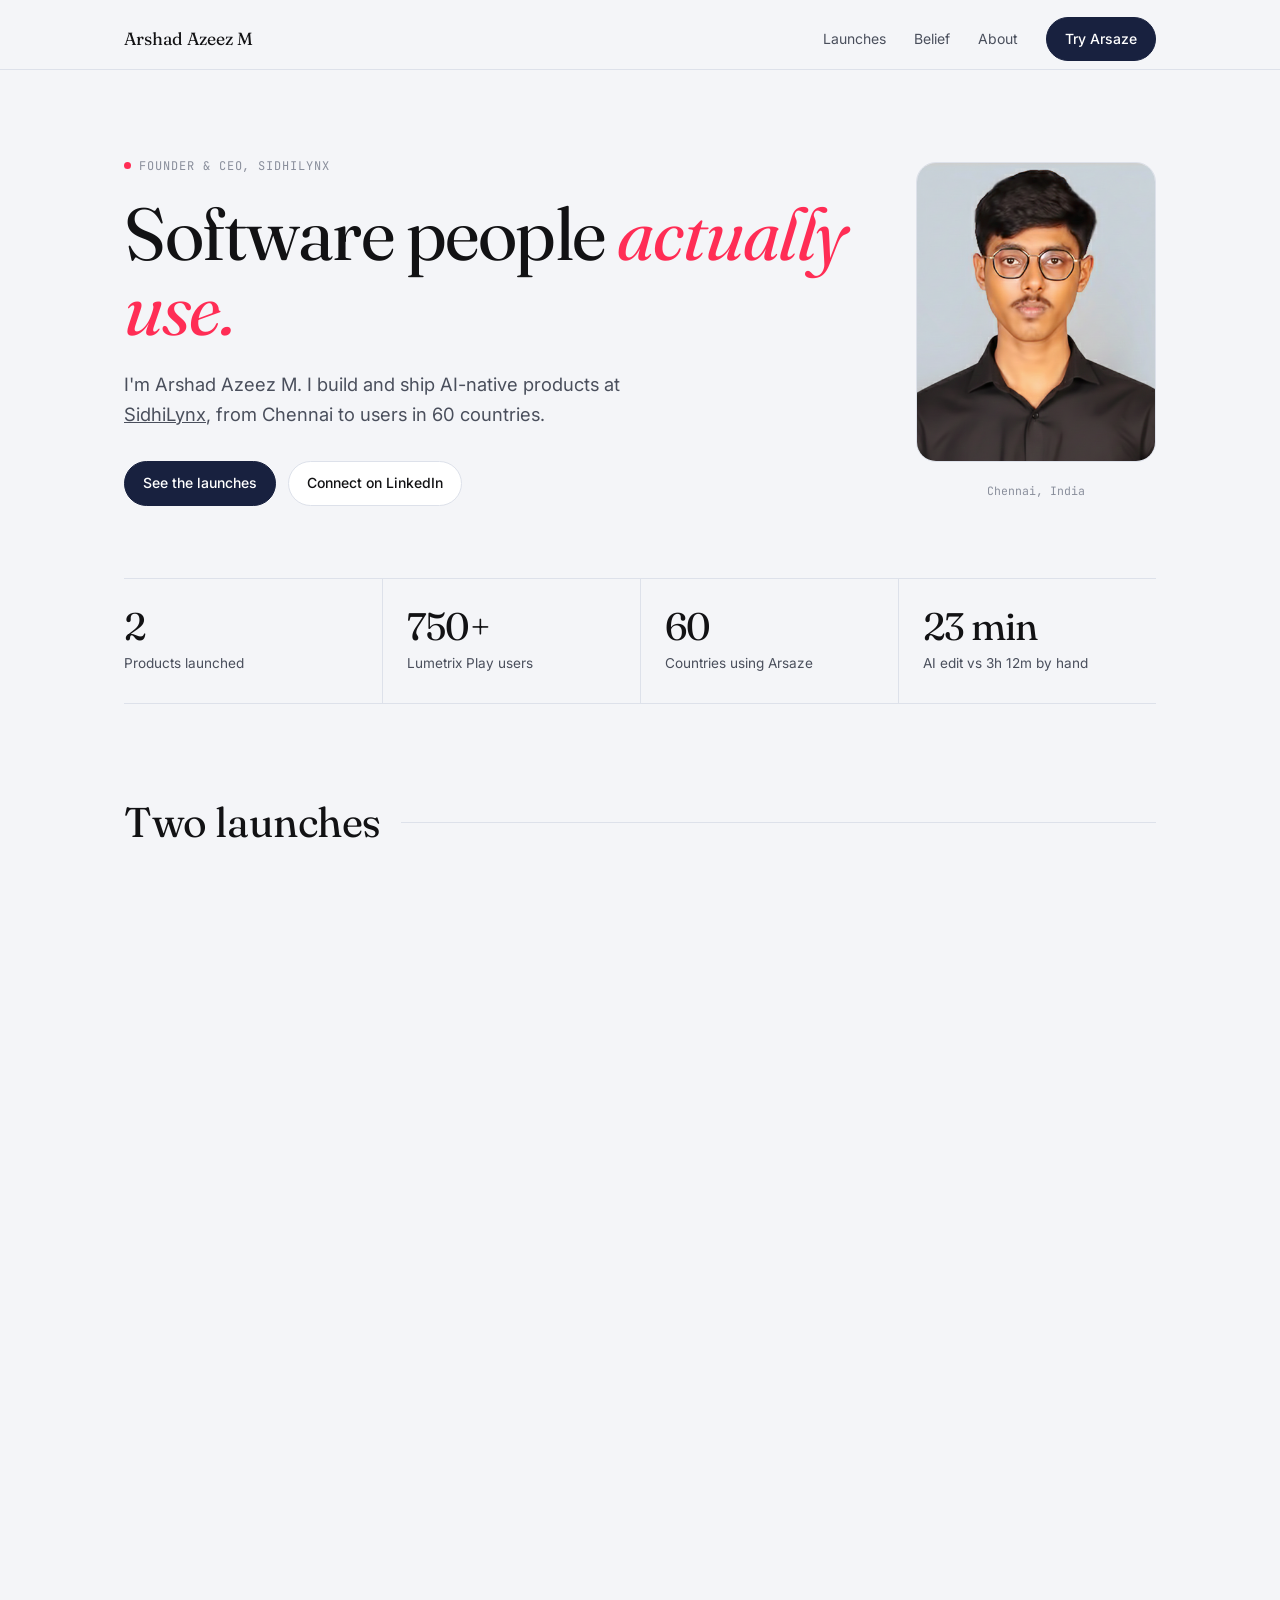
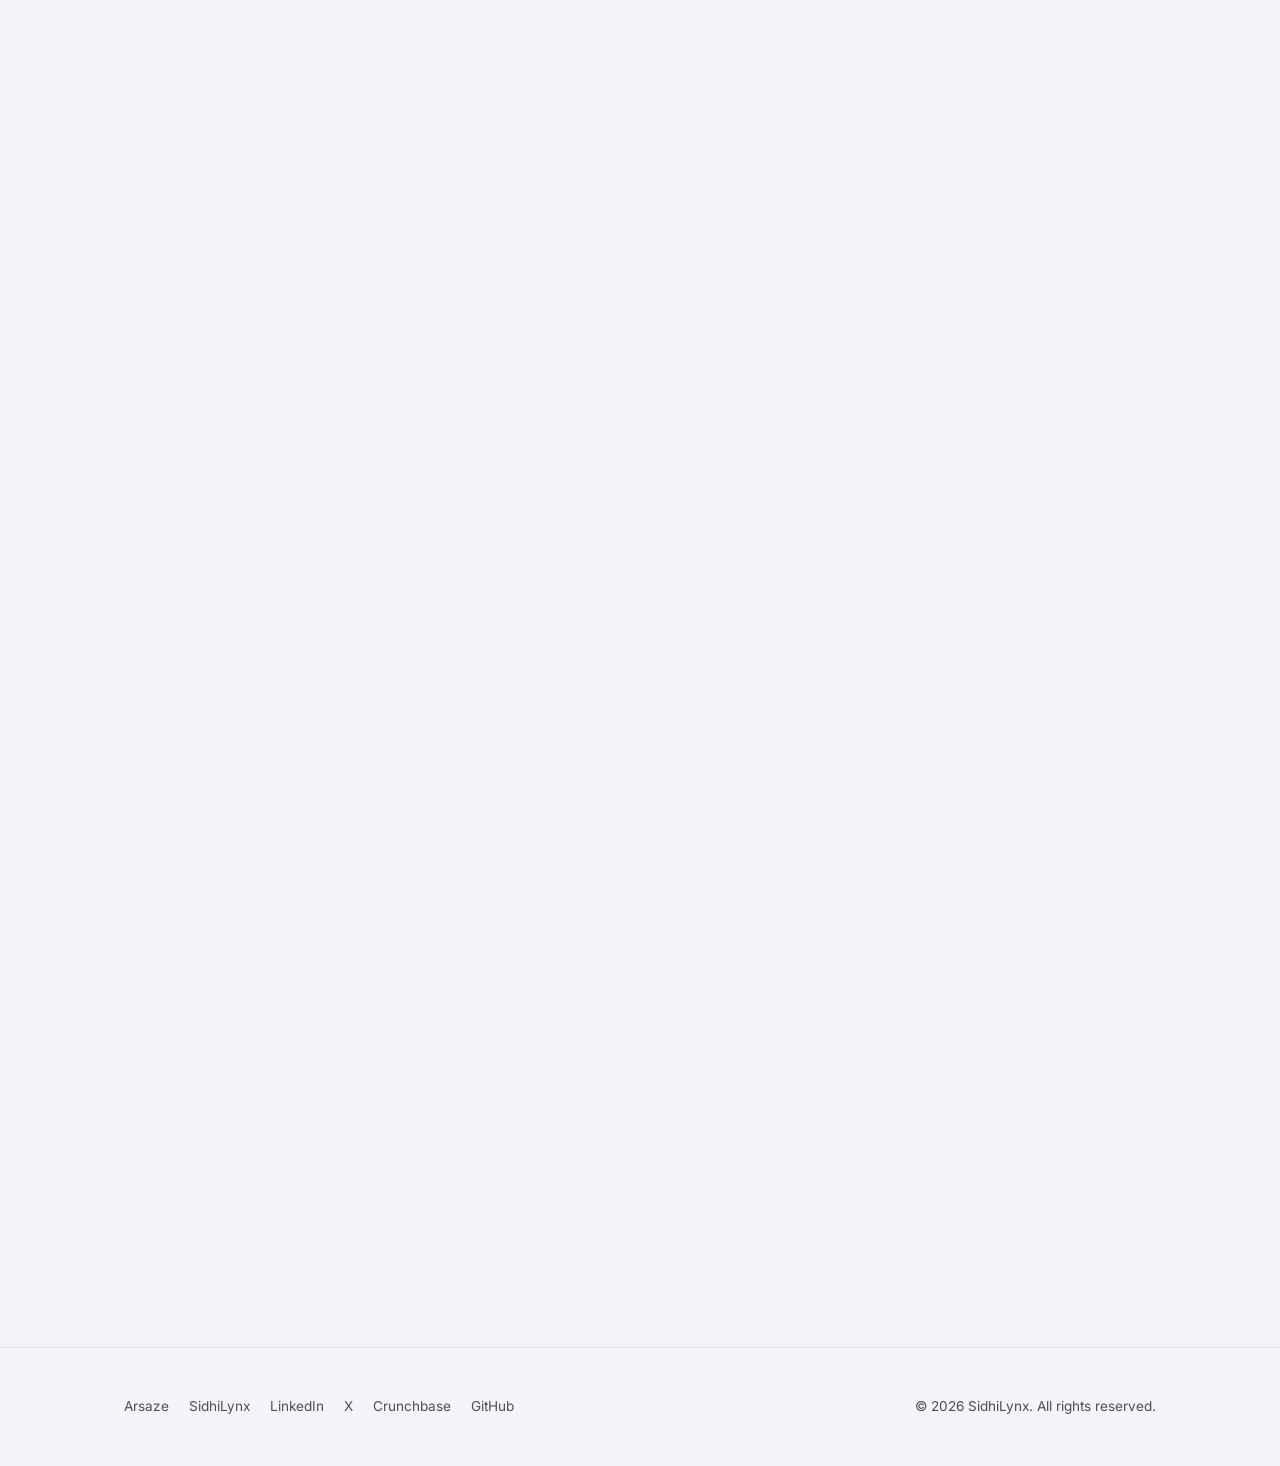
==== commit 6f85e6e5: "Redesign site as a one-page founder landing page Single page in the Arsaze visual style focused on t" ====
--- a/biography.html
+++ b/biography.html
@@ -2,115 +2,12 @@
 <html lang="en">
 <head>
     <meta charset="UTF-8">
-    <meta name="viewport" content="width=device-width, initial-scale=1.0">
-    <title>Biography — Arshad Azeez M</title>
-    <link rel="canonical" href="https://ceo.sidhi.xyz/biography.html">
-    <meta name="description" content="Full biographical record of Arshad Azeez M — Indian software entrepreneur, founder and CEO of SidhiLynx, and electronics engineering student at Anna University.">
-    <meta name="robots" content="index, follow">
-    <meta name="author" content="Arshad Azeez M">
-    <meta property="og:type" content="profile">
-    <meta property="og:title" content="Biography — Arshad Azeez M">
-    <meta property="og:description" content="Full biographical record of Arshad Azeez M — Indian software entrepreneur, founder and CEO of SidhiLynx, and electronics engineering student at Anna University.">
-    <meta property="og:image" content="https://ceo.sidhi.xyz/arshad-azeez.png">
-    <meta property="og:image:alt" content="Arshad Azeez M — Founder & CEO of SidhiLynx">
-    <meta property="og:url" content="https://ceo.sidhi.xyz/biography.html">
-    <meta property="og:site_name" content="Arshad Azeez M">
-    <meta property="profile:first_name" content="Arshad">
-    <meta property="profile:last_name" content="Azeez M">
-    <meta name="twitter:card" content="summary_large_image">
-    <meta name="twitter:site" content="@ArshadAzeezM">
-    <meta name="twitter:creator" content="@ArshadAzeezM">
-    <meta name="twitter:title" content="Biography — Arshad Azeez M">
-    <meta name="twitter:description" content="Full biographical record of Arshad Azeez M — Indian software entrepreneur, founder and CEO of SidhiLynx, and electronics engineering student at Anna University.">
-    <meta name="twitter:image" content="https://ceo.sidhi.xyz/arshad-azeez.png">
-    <meta name="twitter:image:alt" content="Arshad Azeez M — Founder & CEO of SidhiLynx">
-    <link rel="icon" href="/favicon.ico" type="image/x-icon">
-    <link rel="icon" type="image/png" sizes="32x32" href="/favicon-32x32.png">
-    <link rel="icon" type="image/png" sizes="16x16" href="/favicon-16x16.png">
-    <link rel="apple-touch-icon" sizes="180x180" href="/apple-touch-icon.png">
-    <link rel="manifest" href="/site.webmanifest">
-    <meta name="theme-color" content="#03030d">
-    <link href="https://fonts.googleapis.com/css2?family=IBM+Plex+Mono:wght@400;700&family=IBM+Plex+Serif:wght@300;400;500&family=Inter:wght@300;400;600&display=swap" rel="stylesheet">
-    <link rel="stylesheet" href="styles.css">
-    <link rel="stylesheet" href="bio.css">
+    <title>Arshad Azeez M — Founder & CEO of SidhiLynx</title>
+    <link rel="canonical" href="https://ceo.sidhilynx.com/">
+    <meta name="robots" content="noindex, follow">
+    <meta http-equiv="refresh" content="0; url=/#about">
 </head>
 <body>
-
-    <nav class="site-nav">
-        <div class="nav-inner">
-            <a href="index.html" class="nav-link">Governance</a>
-            <div class="nav-divider"></div>
-            <a href="biography.html" class="nav-link active">Biography</a>
-            <div class="nav-divider"></div>
-            <a href="timeline.html" class="nav-link">Chronicle</a>
-        </div>
-    </nav>
-
-    <div class="page-wrapper">
-        <main class="container">
-
-            <header class="reveal" style="margin-bottom:5rem;padding-top:2rem;">
-                <span style="font-family:var(--font-mono);font-size:9px;font-weight:700;letter-spacing:0.4em;text-transform:uppercase;color:var(--accent);">Full Record</span>
-                <h1 class="serif" style="font-size:3rem;font-weight:400;color:var(--text-primary);margin-top:0.75rem;line-height:1.1;">Full Biographical Record</h1>
-                <div class="bio-header-bar"></div>
-            </header>
-
-            <section class="reveal" style="animation-delay:0.1s;">
-                <div class="bio-grid">
-                    <div><span class="bio-label">Identity</span></div>
-                    <div class="bio-content">
-                        <p>Arshad Azeez M (born 21 August 2007) is an Indian software entrepreneur and engineering student. He is the founder and chief executive officer of SidhiLynx, a technology holding entity focused on institutional automation and engineering education systems.</p>
-                        <p>Born in Chennai, Tamil Nadu, Arshad Azeez M completed his schooling under the Tamil Nadu State Board and finished higher secondary education in 2025. During his secondary education at Seethakkathi Matriculation Higher Secondary School, he ranked first in his school batch for three consecutive years (Standards 10–12), based on internal academic evaluations.</p>
-                    </div>
-                </div>
-            </section>
-
-            <section class="bio-section reveal" style="animation-delay:0.2s;">
-                <div class="bio-grid">
-                    <div><span class="bio-label">Academic</span></div>
-                    <div class="bio-content">
-                        <p>In 2025, Arshad Azeez M enrolled in the B.Tech. Electronics Engineering (VLSI Design and Technology) program at the College of Engineering Guindy (CEG), Anna University, Chennai. His academic interests center on software development, system design, and the intersection of engineering education and software automation.</p>
-                    </div>
-                </div>
-            </section>
-
-            <section class="bio-section reveal" style="animation-delay:0.3s;">
-                <div class="bio-grid">
-                    <div><span class="bio-label">Development</span></div>
-                    <div class="bio-content">
-                        <p>Arshad Azeez M began developing software projects independently during his school years, relying largely on self-directed learning through experimentation, error-driven iteration, and practical problem solving rather than formal training. In 2025, he developed Instapresent, a prototype smart attendance application built using Flutter. The project was created independently as an experimental and competitive exercise and was not commercially released.</p>
-                    </div>
-                </div>
-            </section>
-
-            <section class="bio-section reveal" style="animation-delay:0.4s;">
-                <div class="bio-grid">
-                    <div><span class="bio-label">Corporate</span></div>
-                    <div class="bio-content">
-                        <p>On 31 December 2025, Arshad Azeez M founded SidhiLynx in Chennai as a parent and holding entity intended to govern multiple technology initiatives. The organization was registered under India's MSME (Udyam) framework and operates as a pre-revenue company.</p>
-                        <p>Under SidhiLynx, Arshad Azeez M initiated the development of two software platforms: Lumetrix and EngDraft. Lumetrix, launched internally in October 2025, focuses on automated document generation, academic flowchart synthesis, and programmatic code injection into Jupyter environments. A pilot testing phase for Lumetrix was conducted over approximately 60 days between October and December 2025. EngDraft is an engineering education platform built around an internal system known as CADEVEL, designed to generate step-by-step technical drafting explanations; its feature set is scheduled for phased release.</p>
-                    </div>
-                </div>
-            </section>
-
-            <section class="bio-section reveal" style="animation-delay:0.5s;">
-                <div class="bio-grid">
-                    <div><span class="bio-label">Philosophy</span></div>
-                    <div class="bio-content">
-                        <p>Arshad Azeez M has articulated a development philosophy centered on experiential problem solving, summarized by a principle he coined: "We believe the most effective solutions are built by those who have lived the problem — not just studied it." This approach informs the governance and design methodology of SidhiLynx and its associated products.</p>
-                        <p>As of 2026, Arshad Azeez M continues to pursue undergraduate engineering studies while overseeing the development of SidhiLynx and its platforms. His stated areas of long-term interest include education technology, automation, and institution-scale software systems.</p>
-                    </div>
-                </div>
-            </section>
-
-            <footer class="site-footer reveal" style="animation-delay:0.6s;">
-                <div style="display:flex;justify-content:flex-end;">
-                    <span class="footer-copy">© 2026 SidhiLynx. All rights reserved. Founded and led by Arshad Azeez M.</span>
-                </div>
-            </footer>
-
-        </main>
-    </div>
-
+    <p>This page has moved. <a href="/#about">Continue to ceo.sidhilynx.com</a>.</p>
 </body>
-</html>+</html>
